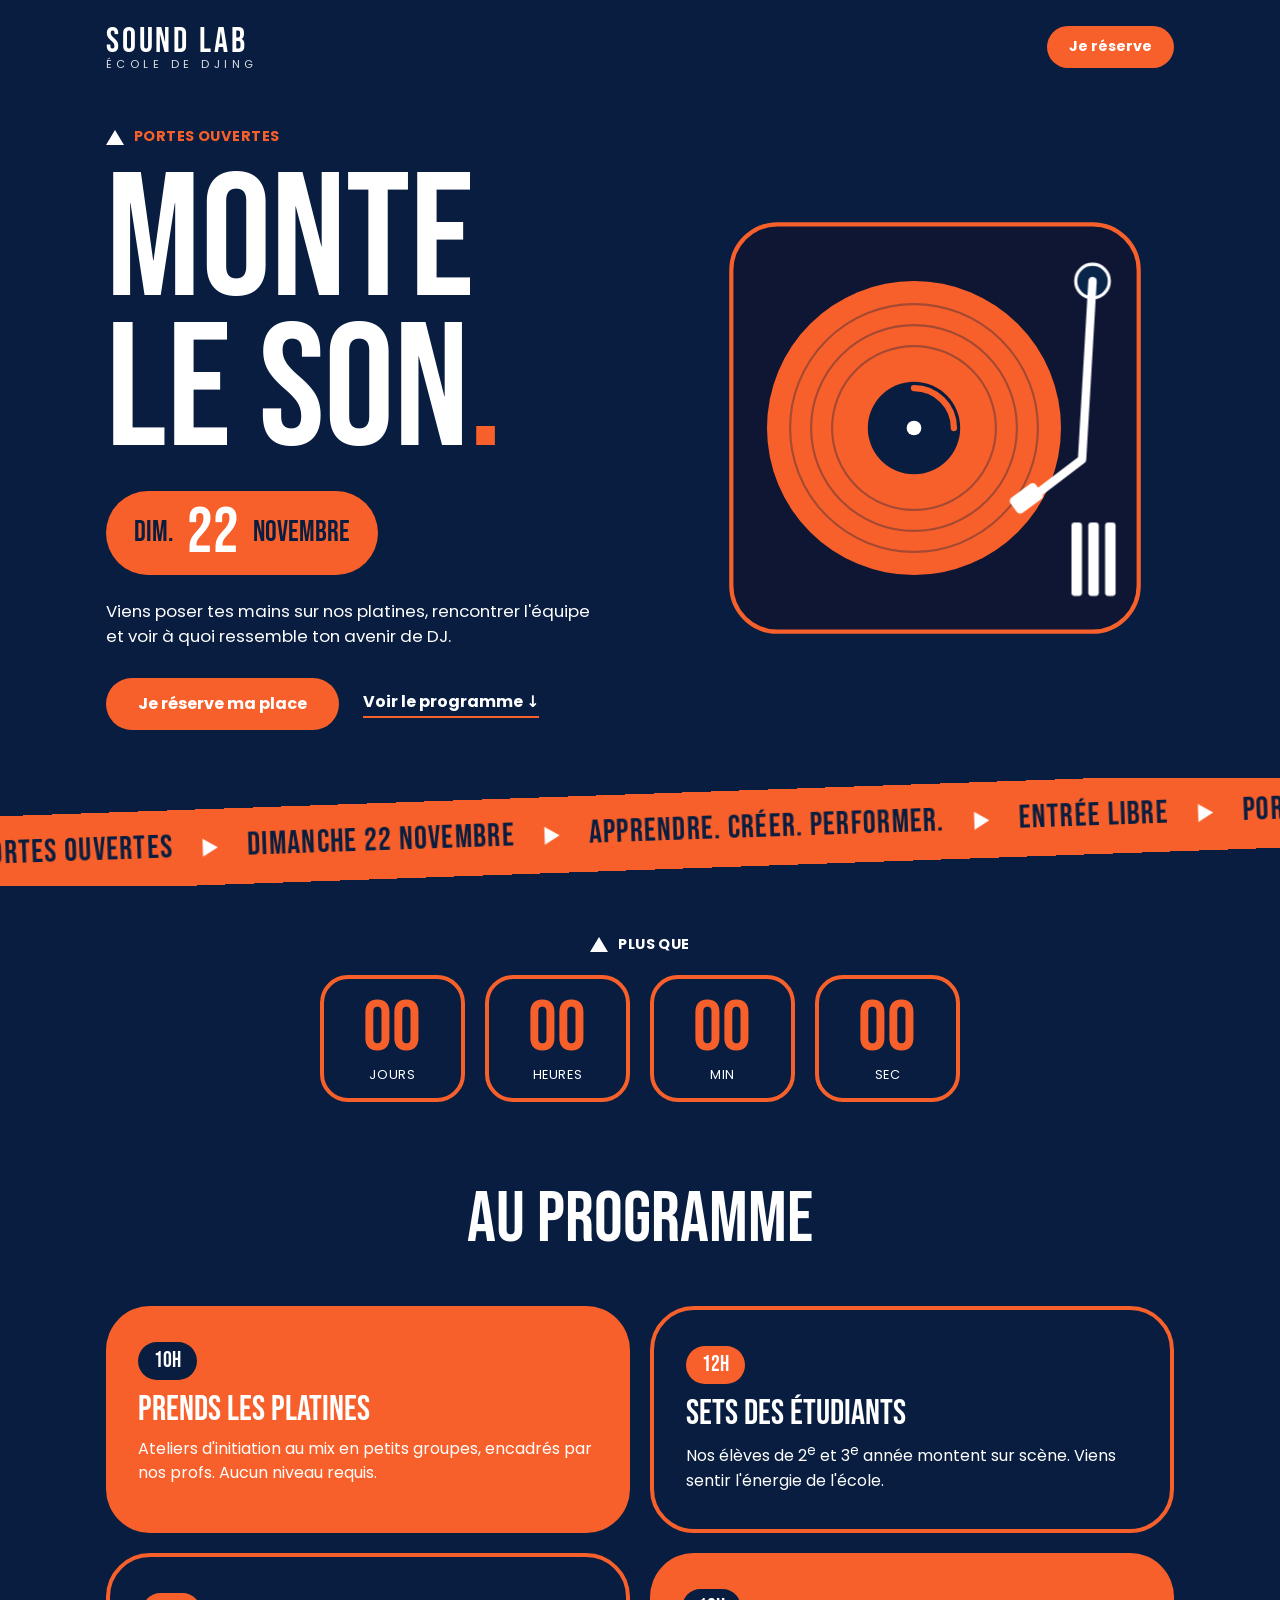
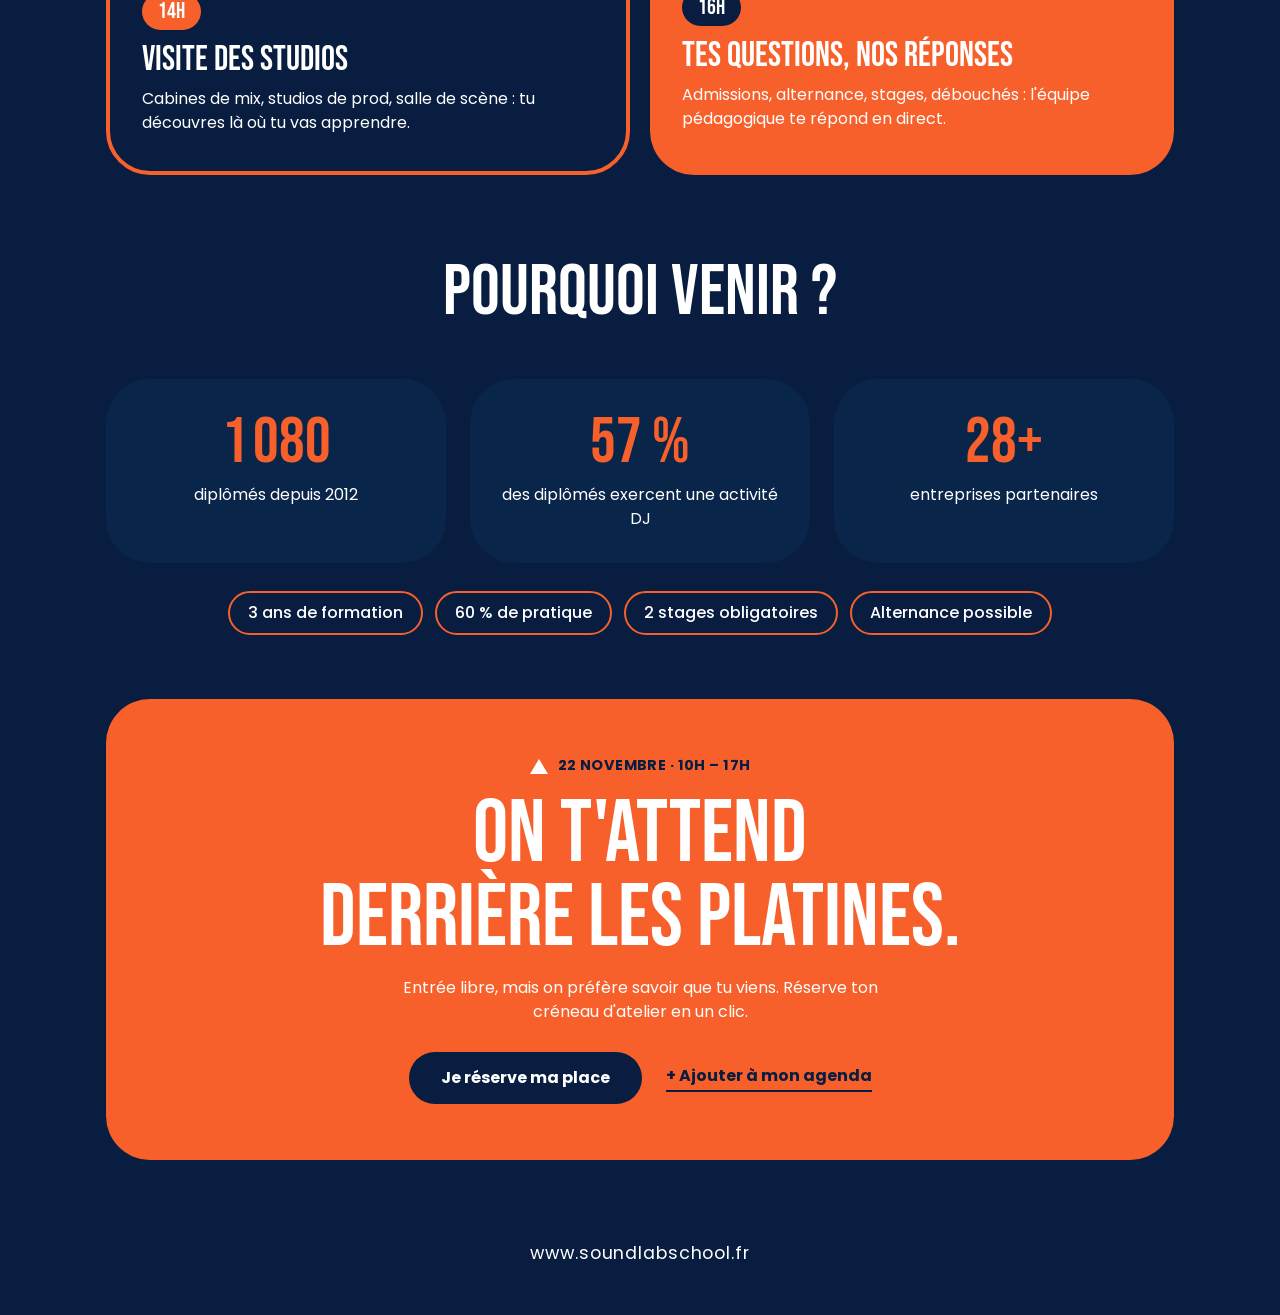
==== portes-ouvertes.html @ dcd8d9a5 "Ajout landing animée Portes ouvertes du 22 novembre" ====
<!doctype html>
<html lang="fr">
<head>
  <meta charset="utf-8">
  <meta name="viewport" content="width=device-width, initial-scale=1">
  <title>Portes ouvertes le 22 novembre — Sound Lab</title>
  <meta name="description" content="Portes ouvertes Sound Lab le dimanche 22 novembre : viens mixer sur nos platines, rencontrer les profs et les étudiants, tout savoir sur la formation DJ en 3 ans.">
  <link rel="preconnect" href="https://fonts.googleapis.com">
  <link rel="preconnect" href="https://fonts.gstatic.com" crossorigin>
  <link href="https://fonts.googleapis.com/css2?family=Bebas+Neue&family=Poppins:wght@400;500;700&display=swap" rel="stylesheet">
  <link rel="stylesheet" href="style.css">
  <link rel="stylesheet" href="portes-ouvertes.css">
</head>
<body class="po">

  <header class="nav">
    <a href="index.html" class="logo" aria-label="Sound Lab, accueil">
      <span class="logo-main">SOUND LAB</span>
      <span class="logo-sub">École de DJing</span>
    </a>
    <a href="#reserver" class="btn btn-small">Je réserve</a>
  </header>

  <main>
    <!-- HERO -->
    <section class="po-hero">
      <div class="po-hero-text">
        <p class="eyebrow po-in" style="--d:0"><span class="tri" aria-hidden="true"></span>Portes ouvertes</p>
        <h1 class="po-title">
          <span class="po-line po-in" style="--d:1">Monte</span>
          <span class="po-line po-in" style="--d:2">le son<span class="po-dot">.</span></span>
        </h1>
        <p class="po-date po-in" style="--d:3">
          <span class="po-date-day">Dim.</span>
          <span class="po-date-num">22</span>
          <span class="po-date-month">novembre</span>
        </p>
        <p class="po-sub po-in" style="--d:4">Viens poser tes mains sur nos platines, rencontrer l'équipe et voir à quoi ressemble ton avenir de DJ.</p>
        <div class="po-actions po-in" style="--d:5">
          <a href="#reserver" class="btn po-pulse">Je réserve ma place</a>
          <a href="#programme" class="po-link">Voir le programme ↓</a>
        </div>
      </div>

      <!-- Platine animée (SVG original, couleurs DA) -->
      <div class="po-deck po-in" style="--d:2">
        <svg viewBox="0 0 400 400" role="img" aria-label="Illustration d'une platine vinyle qui tourne">
          <rect x="6" y="6" width="388" height="388" rx="44" fill="#0f1633" stroke="#f8602b" stroke-width="4"/>
          <g class="po-vinyl">
            <circle cx="180" cy="200" r="140" fill="#f8602b"/>
            <circle cx="180" cy="200" r="118" fill="none" stroke="#081d3f" stroke-width="2" opacity=".35"/>
            <circle cx="180" cy="200" r="98" fill="none" stroke="#081d3f" stroke-width="2" opacity=".35"/>
            <circle cx="180" cy="200" r="78" fill="none" stroke="#081d3f" stroke-width="2" opacity=".35"/>
            <circle cx="180" cy="200" r="44" fill="#081d3f"/>
            <path d="M180 162 A38 38 0 0 1 218 200" fill="none" stroke="#f8602b" stroke-width="6" stroke-linecap="round"/>
            <circle cx="180" cy="200" r="7" fill="#ffffff"/>
          </g>
          <g class="po-arm">
            <circle cx="350" cy="60" r="16" fill="#09254a" stroke="#ffffff" stroke-width="3"/>
            <path d="M350 60 L340 230 L290 268" fill="none" stroke="#ffffff" stroke-width="8" stroke-linecap="round" stroke-linejoin="round"/>
            <rect x="272" y="258" width="30" height="18" rx="4" fill="#ffffff" transform="rotate(-36 287 267)"/>
          </g>
          <g class="po-eq" fill="#ffffff">
            <rect x="330" y="290" width="10" height="70" rx="3"/>
            <rect x="346" y="290" width="10" height="70" rx="3"/>
            <rect x="362" y="290" width="10" height="70" rx="3"/>
          </g>
        </svg>
      </div>
    </section>

    <!-- BANDEAU DÉFILANT -->
    <div class="po-marquee-wrap" aria-hidden="true">
    <div class="po-marquee">
      <div class="po-marquee-track">
        <span>Portes ouvertes</span><span class="tri"></span>
        <span>Dimanche 22 novembre</span><span class="tri"></span>
        <span>Apprendre. Créer. Performer.</span><span class="tri"></span>
        <span>Entrée libre</span><span class="tri"></span>
        <span>Portes ouvertes</span><span class="tri"></span>
        <span>Dimanche 22 novembre</span><span class="tri"></span>
        <span>Apprendre. Créer. Performer.</span><span class="tri"></span>
        <span>Entrée libre</span><span class="tri"></span>
      </div>
    </div>
    </div>

    <!-- COMPTE À REBOURS -->
    <section class="po-countdown po-reveal" aria-label="Compte à rebours jusqu'aux portes ouvertes">
      <p class="eyebrow"><span class="tri" aria-hidden="true"></span>Plus que</p>
      <div class="po-timer" data-target="2026-11-22T10:00:00+01:00">
        <div><span class="po-timer-num" data-unit="d">--</span><span>jours</span></div>
        <div><span class="po-timer-num" data-unit="h">--</span><span>heures</span></div>
        <div><span class="po-timer-num" data-unit="m">--</span><span>min</span></div>
        <div><span class="po-timer-num" data-unit="s">--</span><span>sec</span></div>
      </div>
    </section>

    <!-- PROGRAMME -->
    <section class="po-programme" id="programme">
      <h2 class="po-h2 po-reveal">Au programme</h2>
      <div class="po-cards">
        <article class="card card-orange po-reveal">
          <span class="po-time">10h</span>
          <h3>Prends les platines</h3>
          <p>Ateliers d'initiation au mix en petits groupes, encadrés par nos profs. Aucun niveau requis.</p>
        </article>
        <article class="card card-outline po-reveal">
          <span class="po-time">12h</span>
          <h3>Sets des étudiants</h3>
          <p>Nos élèves de 2<sup>e</sup> et 3<sup>e</sup> année montent sur scène. Viens sentir l'énergie de l'école.</p>
        </article>
        <article class="card card-outline po-reveal">
          <span class="po-time">14h</span>
          <h3>Visite des studios</h3>
          <p>Cabines de mix, studios de prod, salle de scène : tu découvres là où tu vas apprendre.</p>
        </article>
        <article class="card card-orange po-reveal">
          <span class="po-time">16h</span>
          <h3>Tes questions, nos réponses</h3>
          <p>Admissions, alternance, stages, débouchés : l'équipe pédagogique te répond en direct.</p>
        </article>
      </div>
    </section>

    <!-- CHIFFRES -->
    <section class="po-stats po-reveal">
      <h2 class="po-h2">Pourquoi venir ?</h2>
      <div class="stats">
        <div class="stat"><span class="stat-num" data-count="1550" data-format="space">0</span><span>diplômés depuis 2012</span></div>
        <div class="stat"><span class="stat-num" data-count="82" data-suffix=" %">0</span><span>des diplômés exercent une activité DJ</span></div>
        <div class="stat"><span class="stat-num" data-count="40" data-suffix="+">0</span><span>entreprises partenaires</span></div>
      </div>
      <ul class="po-facts">
        <li>3 ans de formation</li>
        <li>60 % de pratique</li>
        <li>2 stages obligatoires</li>
        <li>Alternance possible</li>
      </ul>
    </section>

    <!-- CTA FINAL -->
    <section class="po-cta po-reveal" id="reserver">
      <p class="eyebrow"><span class="tri" aria-hidden="true"></span>22 novembre · 10h – 17h</p>
      <h2>On t'attend<br>derrière les platines.</h2>
      <p>Entrée libre, mais on préfère savoir que tu viens. Réserve ton créneau d'atelier en un clic.</p>
      <div class="po-actions">
        <a href="mailto:contact@soundlabschool.fr?subject=R%C3%A9servation%20portes%20ouvertes%20du%2022%20novembre" class="btn btn-dark po-pulse">Je réserve ma place</a>
        <button type="button" class="po-link po-link-dark" id="po-ics">+ Ajouter à mon agenda</button>
      </div>
    </section>
  </main>

  <!-- CTA collant mobile -->
  <a href="#reserver" class="po-sticky btn" aria-hidden="true" tabindex="-1">22 nov. · Je réserve</a>

  <footer class="footer">
    <p>www.soundlabschool.fr</p>
  </footer>

  <script src="portes-ouvertes.js" defer></script>
</body>
</html>
---- style.css ----
/* ===== Sound Lab — DA reprise de l'infographie Canva ===== */
:root {
  --navy: #081d3f;
  --navy-dark: #0f1633;
  --navy-light: #09254a;
  --orange: #f8602b;
  --white: #ffffff;
  --radius: 44px;
  --font-title: "Bebas Neue", Impact, sans-serif;
  --font-body: "Poppins", system-ui, sans-serif;
}

* { box-sizing: border-box; margin: 0; padding: 0; }

body {
  background: var(--navy);
  color: var(--white);
  font-family: var(--font-body);
  line-height: 1.5;
}

a { color: inherit; text-decoration: none; }

main { max-width: 1100px; margin: 0 auto; padding: 0 16px; }

/* ----- Nav ----- */
.nav {
  max-width: 1100px;
  margin: 0 auto;
  padding: 24px 16px;
  display: flex;
  justify-content: space-between;
  align-items: center;
}
.logo { display: flex; flex-direction: column; line-height: 1; }
.logo-main { font-family: var(--font-title); font-size: 2.2rem; letter-spacing: .08em; }
.logo-sub { font-size: .7rem; letter-spacing: .4em; text-transform: uppercase; opacity: .85; }

/* ----- Boutons ----- */
.btn {
  display: inline-block;
  background: var(--orange);
  color: var(--white);
  font-weight: 700;
  padding: 14px 32px;
  border-radius: 999px;
  transition: transform .15s ease, opacity .15s ease;
}
.btn:hover { transform: translateY(-2px); opacity: .9; }
.btn-small { padding: 10px 22px; font-size: .9rem; }
.btn-dark { background: var(--navy); }

/* ----- Eyebrow + triangle (repris de l'infographie) ----- */
.eyebrow {
  display: flex; align-items: center; gap: 10px;
  font-weight: 700; font-size: .9rem; text-transform: uppercase; letter-spacing: .03em;
}
.tri {
  width: 0; height: 0;
  border-left: 9px solid transparent;
  border-right: 9px solid transparent;
  border-bottom: 15px solid var(--white);
}

/* ----- Hero ----- */
.hero { padding: 24px 0 64px; display: grid; gap: 48px; }
.hero-card {
  background: var(--orange);
  border-radius: var(--radius);
  padding: 48px 32px;
  text-align: center;
}
.hero-card .eyebrow { justify-content: center; }
.hero h1 {
  font-family: var(--font-title);
  font-weight: 400;
  font-size: clamp(4.5rem, 16vw, 10rem);
  line-height: .95;
  margin: 24px 0 16px;
}
.tagline { color: var(--navy); font-weight: 700; font-size: clamp(1.2rem, 3vw, 1.8rem); margin-bottom: 32px; }
.decks { width: 100%; max-width: 620px; margin: 0 auto; display: block; }

/* ----- Grille de cartes ----- */
.grid {
  display: grid;
  grid-template-columns: 1fr;
  gap: 24px;
  padding-bottom: 64px;
}
.card { border-radius: var(--radius); padding: 36px 32px; }
.card-orange { background: var(--orange); }
.card-outline { border: 4px solid var(--orange); }
.card p + p { margin-top: 12px; }
.big { font-family: var(--font-title); font-size: 6rem; line-height: 1; }
.label { font-weight: 500; text-transform: uppercase; letter-spacing: .03em; }
.card h2 { font-family: var(--font-title); font-weight: 400; font-size: 2.2rem; margin-bottom: 12px; }
.card ul { padding-left: 1.2em; font-size: 1.3rem; }

/* ----- Pourquoi ----- */
.why { padding-bottom: 64px; text-align: center; }
.why h2, .cta h2 { font-family: var(--font-title); font-weight: 400; font-size: clamp(2.5rem, 7vw, 4rem); margin-bottom: 32px; }
.stats { display: grid; grid-template-columns: 1fr; gap: 24px; }
.stat {
  background: var(--navy-light);
  border-radius: var(--radius);
  padding: 32px 24px;
  display: flex; flex-direction: column; gap: 8px;
}
.stat-num { font-family: var(--font-title); font-size: 4rem; color: var(--orange); line-height: 1; }

/* ----- CTA ----- */
.cta {
  border: 4px solid var(--orange);
  border-radius: var(--radius);
  padding: 56px 24px;
  text-align: center;
  margin-bottom: 64px;
}
.cta h2 { margin-bottom: 12px; }
.cta p { margin-bottom: 28px; }

/* ----- Footer ----- */
.footer { text-align: center; padding: 32px 16px 48px; letter-spacing: .05em; font-size: 1.1rem; }

/* ----- Desktop ----- */
@media (min-width: 800px) {
  .hero { grid-template-columns: 1.1fr 1fr; align-items: center; }
  .grid { grid-template-columns: 1fr 1fr; }
  .card-wide { grid-column: 1 / -1; }
  .stats { grid-template-columns: repeat(3, 1fr); }
}
---- portes-ouvertes.css ----
/* ===== Sound Lab — Landing campagne Portes ouvertes =====
   S'appuie sur style.css (variables, nav, boutons, cartes, stats, footer). */

.po { overflow-x: hidden; }

/* ----- Apparition au chargement ----- */
.po-in {
  opacity: 0;
  transform: translateY(24px);
  animation: po-rise .8s cubic-bezier(.2, .8, .2, 1) forwards;
  animation-delay: calc(var(--d, 0) * 120ms + 100ms);
}
@keyframes po-rise { to { opacity: 1; transform: none; } }

/* ----- Apparition au scroll (classe ajoutée en JS) ----- */
.js .po-reveal {
  opacity: 0;
  transform: translateY(40px);
  transition: opacity .7s ease, transform .7s cubic-bezier(.2, .8, .2, 1);
}
.js .po-reveal.is-visible { opacity: 1; transform: none; }
.po-cards .po-reveal:nth-child(2) { transition-delay: .1s; }
.po-cards .po-reveal:nth-child(3) { transition-delay: .2s; }
.po-cards .po-reveal:nth-child(4) { transition-delay: .3s; }

/* ----- Hero ----- */
.po-hero { padding: 16px 0 48px; display: grid; gap: 40px; align-items: center; }
.po-hero-text { text-align: center; }
.po-hero-text .eyebrow { justify-content: center; color: var(--orange); }

.po-title {
  font-family: var(--font-title);
  font-weight: 400;
  font-size: clamp(5rem, 24vw, 11rem);
  line-height: .85;
  margin: 20px 0 24px;
}
.po-line { display: block; }
.po-dot { color: var(--orange); }

.po-date {
  display: inline-flex;
  align-items: center;
  gap: 14px;
  background: var(--orange);
  border-radius: var(--radius);
  padding: 10px 28px;
  font-family: var(--font-title);
  line-height: 1;
}
.po-date-day, .po-date-month { font-size: 1.8rem; color: var(--navy); }
.po-date-num { font-size: 4rem; }

.po-sub { max-width: 30em; margin: 24px auto 28px; font-size: 1.05rem; }

.po-actions { display: flex; flex-wrap: wrap; gap: 16px 24px; align-items: center; justify-content: center; }
.po-link {
  font: inherit; font-weight: 700;
  background: none; border: 0; color: inherit; cursor: pointer;
  border-bottom: 2px solid var(--orange);
  padding-bottom: 2px;
}
.po-link-dark { border-bottom-color: var(--navy); color: var(--navy); }

/* Bouton qui « bat » comme un kick */
.po-pulse { position: relative; }
.po-pulse::after {
  content: "";
  position: absolute; inset: 0;
  border-radius: inherit;
  color: var(--orange);
  animation: po-ring 1.8s ease-out infinite;
}
.btn-dark.po-pulse::after { color: var(--navy); }
@keyframes po-ring {
  0% { box-shadow: 0 0 0 0 currentColor; opacity: .7; }
  100% { box-shadow: 0 0 0 16px transparent; opacity: 0; }
}

/* ----- Platine animée ----- */
.po-deck { width: 100%; max-width: 420px; margin: 0 auto; }
.po-deck svg { display: block; width: 100%; height: auto; }
.po-vinyl { transform-origin: 180px 200px; animation: po-spin 2.4s linear infinite; }
@keyframes po-spin { to { transform: rotate(360deg); } }
.po-arm { transform-origin: 350px 60px; animation: po-arm 1.2s 1s cubic-bezier(.3, 1.4, .5, 1) both; }
@keyframes po-arm { from { transform: rotate(-28deg); } to { transform: none; } }
.po-eq rect { transform-box: fill-box; transform-origin: bottom; animation: po-eq .9s ease-in-out infinite alternate; }
.po-eq rect:nth-child(2) { animation-duration: .6s; animation-delay: -.3s; }
.po-eq rect:nth-child(3) { animation-duration: .75s; animation-delay: -.5s; }
@keyframes po-eq { 0% { transform: scaleY(.2); } 100% { transform: scaleY(1); } }

/* ----- Bandeau défilant ----- */
.po-marquee-wrap { overflow: hidden; margin: 0 calc(50% - 50vw) 48px; padding: 16px 0; }
.po-marquee {
  margin: 0 -24px;
  background: var(--orange);
  color: var(--navy);
  overflow: hidden;
  transform: rotate(-2deg);
  padding: 14px 0;
}
.po-marquee-track {
  display: flex; align-items: center; gap: 28px;
  width: max-content;
  font-family: var(--font-title);
  font-size: 2rem;
  letter-spacing: .04em;
  white-space: nowrap;
  animation: po-marquee 22s linear infinite;
}
.po-marquee .tri { border-bottom-color: var(--white); transform: rotate(90deg); }
@keyframes po-marquee { to { transform: translateX(-50%); } }

/* ----- Compte à rebours ----- */
.po-countdown { text-align: center; padding-bottom: 64px; }
.po-countdown .eyebrow { justify-content: center; margin-bottom: 20px; }
.po-timer { display: grid; grid-template-columns: repeat(4, 1fr); gap: 10px; max-width: 640px; margin: 0 auto; }
.po-timer > div {
  border: 4px solid var(--orange);
  border-radius: 28px;
  padding: 14px 4px;
  display: flex; flex-direction: column;
  font-size: .8rem; text-transform: uppercase; letter-spacing: .05em;
}
.po-timer-num { font-family: var(--font-title); font-size: clamp(2.6rem, 11vw, 4.5rem); line-height: 1; color: var(--orange); }

/* ----- Programme ----- */
.po-h2 {
  font-family: var(--font-title);
  font-weight: 400;
  font-size: clamp(2.8rem, 9vw, 4.5rem);
  text-align: center;
  margin-bottom: 32px;
}
.po-programme { padding-bottom: 64px; }
.po-cards { display: grid; gap: 20px; }
.po-cards .card { transition: opacity .7s ease, transform .7s cubic-bezier(.2, .8, .2, 1); }
.po-cards .card:hover { transform: translateY(-6px) rotate(-1deg); }
.po-time {
  display: inline-block;
  font-family: var(--font-title);
  font-size: 1.4rem;
  padding: 2px 16px;
  border-radius: 999px;
  margin-bottom: 12px;
}
.card-orange .po-time { background: var(--navy); }
.card-outline .po-time { background: var(--orange); }
.po-cards h3 { font-family: var(--font-title); font-weight: 400; font-size: 2.2rem; line-height: 1; margin-bottom: 10px; }

/* ----- Chiffres ----- */
.po-stats { padding-bottom: 64px; text-align: center; }
.po-facts {
  list-style: none;
  display: flex; flex-wrap: wrap; justify-content: center; gap: 12px;
  margin-top: 28px;
}
.po-facts li {
  border: 2px solid var(--orange);
  border-radius: 999px;
  padding: 8px 18px;
  font-weight: 500;
}

/* ----- CTA final ----- */
.po-cta {
  background: var(--orange);
  border-radius: var(--radius);
  padding: 56px 24px;
  text-align: center;
  margin-bottom: 48px;
}
.po-cta .eyebrow { justify-content: center; color: var(--navy); }
.po-cta h2 {
  font-family: var(--font-title);
  font-weight: 400;
  font-size: clamp(3rem, 11vw, 5.5rem);
  line-height: .95;
  margin: 16px 0;
}
.po-cta > p:not(.eyebrow) { max-width: 30em; margin: 0 auto 28px; }

/* ----- CTA collant (mobile) ----- */
.po-sticky {
  position: fixed;
  left: 16px; right: 16px; bottom: 16px;
  text-align: center;
  z-index: 10;
  box-shadow: 0 10px 30px rgba(8, 29, 63, .6);
  transform: translateY(140%);
  transition: transform .35s ease;
}
.po-sticky.is-shown { transform: none; }

/* ----- Desktop ----- */
@media (min-width: 800px) {
  .po-hero { grid-template-columns: 1.15fr 1fr; padding-top: 32px; }
  .po-hero-text { text-align: left; }
  .po-hero-text .eyebrow { justify-content: flex-start; }
  .po-sub { margin-left: 0; }
  .po-actions { justify-content: flex-start; }
  .po-cta .po-actions { justify-content: center; }
  .po-cards { grid-template-columns: 1fr 1fr; }
  .po-timer { gap: 20px; }
  .po-sticky { display: none; }
}

/* ----- Accessibilité : mouvement réduit ----- */
@media (prefers-reduced-motion: reduce) {
  *, *::before, *::after {
    animation-duration: .01ms !important;
    animation-iteration-count: 1 !important;
    transition-duration: .01ms !important;
  }
  .po-in, .js .po-reveal { opacity: 1; transform: none; }
}
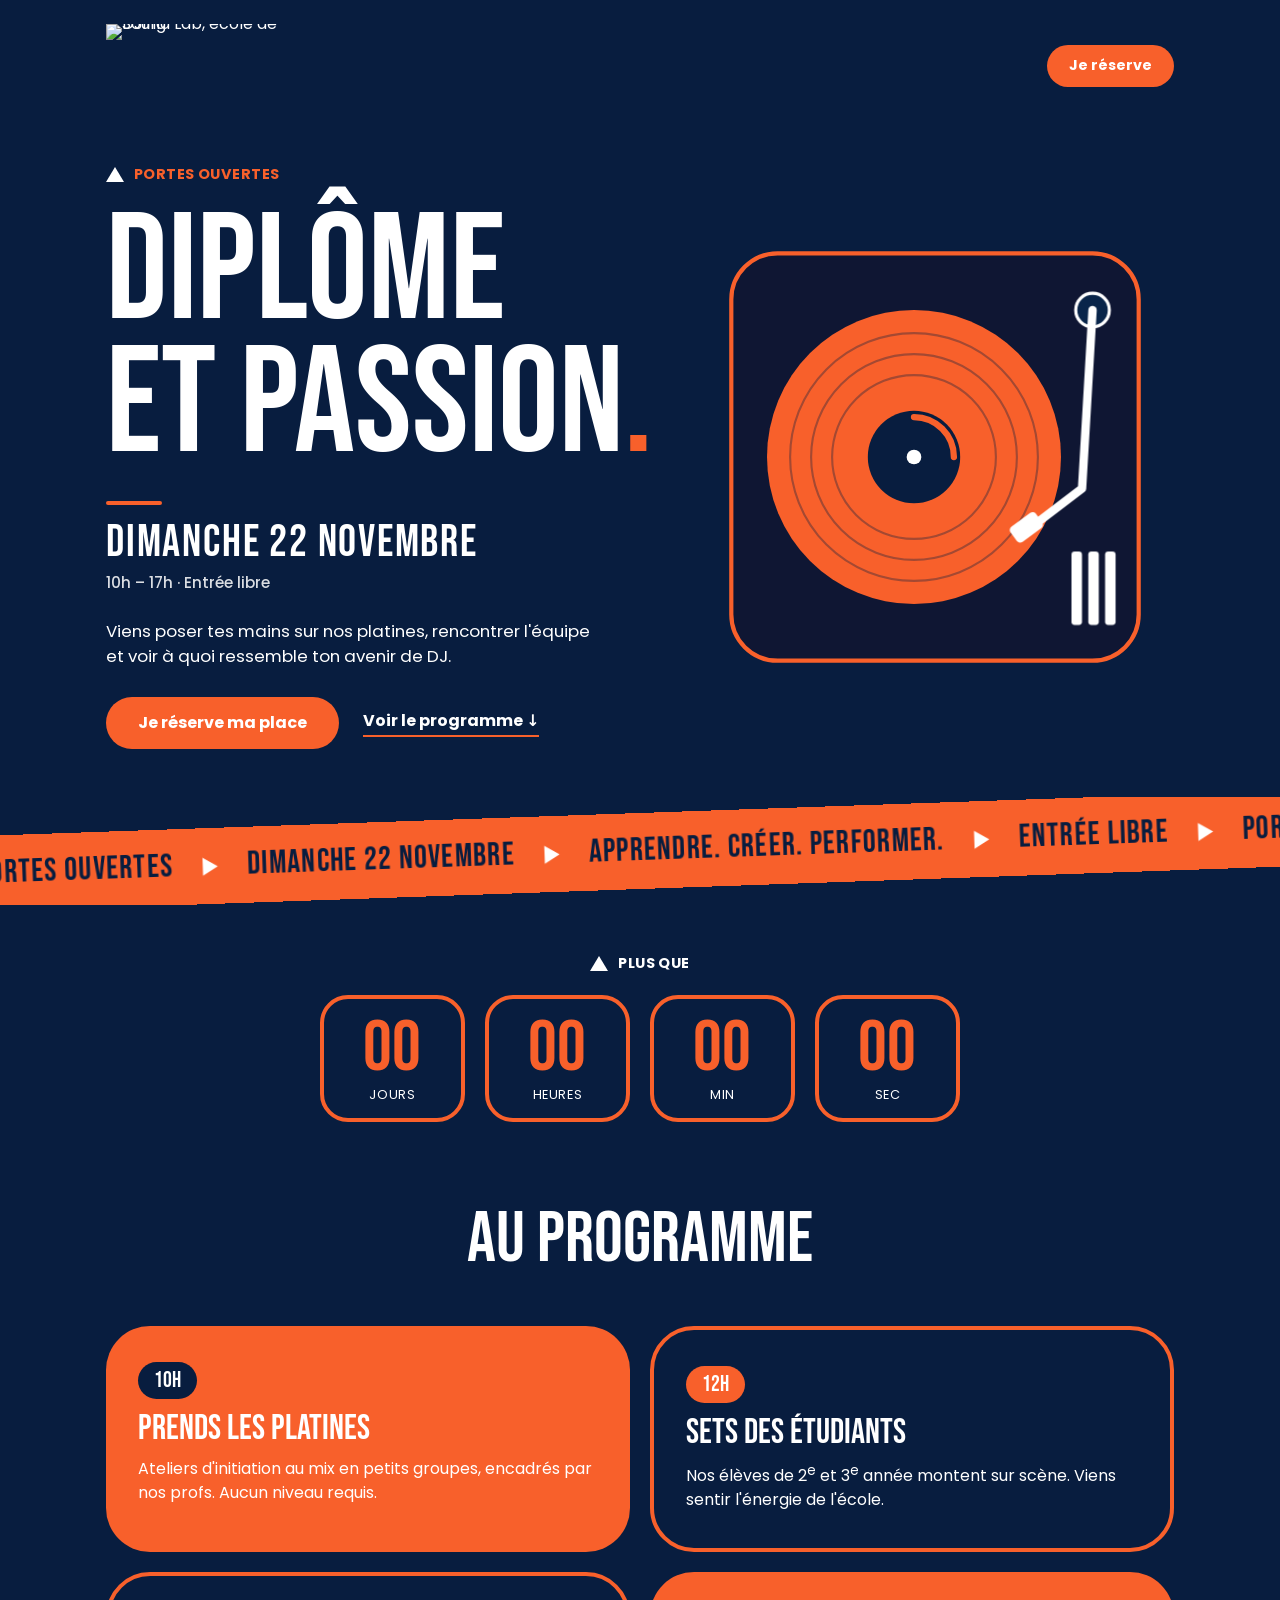
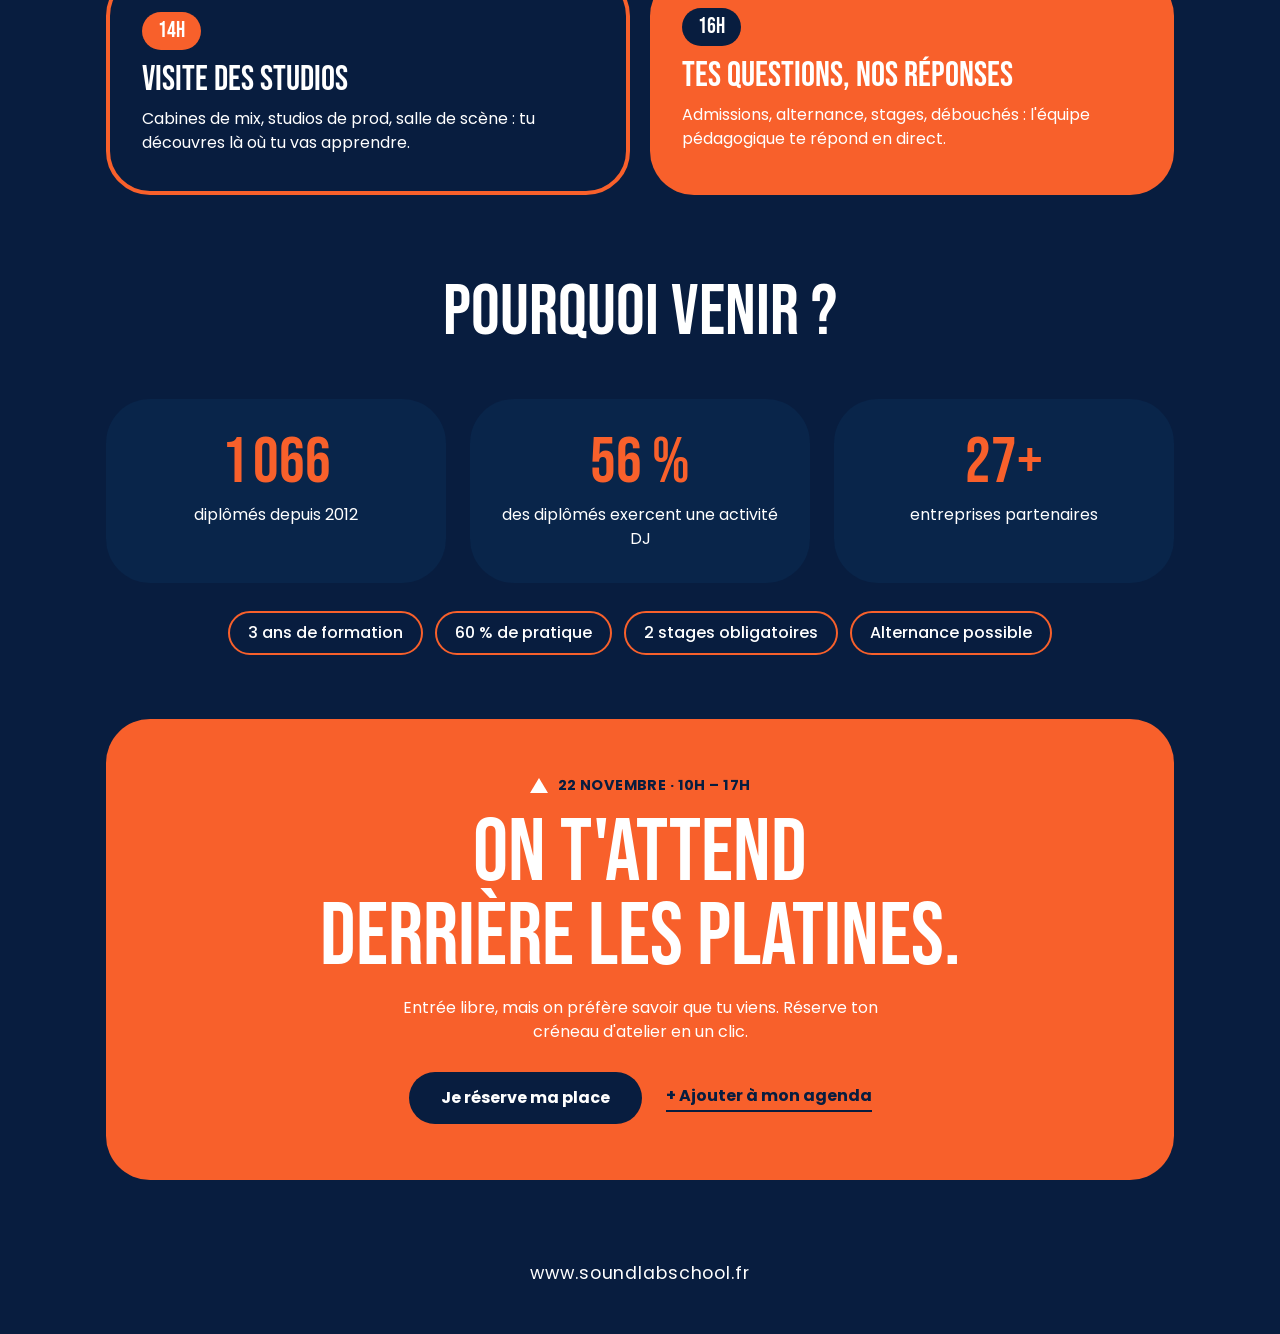
==== commit ecfc3cb7: "Logo blanc, slogan Diplôme et passion, date en ligne d'info" ====
--- a/portes-ouvertes.html
+++ b/portes-ouvertes.html
@@ -3,7 +3,7 @@
 <head>
   <meta charset="utf-8">
   <meta name="viewport" content="width=device-width, initial-scale=1">
-  <title>Portes ouvertes le 22 novembre — Sound Lab</title>
+  <title>Portes ouvertes le 22 novembre — Sound Lab · Diplôme et passion</title>
   <meta name="description" content="Portes ouvertes Sound Lab le dimanche 22 novembre : viens mixer sur nos platines, rencontrer les profs et les étudiants, tout savoir sur la formation DJ en 3 ans.">
   <link rel="preconnect" href="https://fonts.googleapis.com">
   <link rel="preconnect" href="https://fonts.gstatic.com" crossorigin>
@@ -15,8 +15,7 @@
 
   <header class="nav">
     <a href="index.html" class="logo" aria-label="Sound Lab, accueil">
-      <span class="logo-main">SOUND LAB</span>
-      <span class="logo-sub">École de DJing</span>
+      <img src="img/logo-soundlab-blanc.png" alt="Sound Lab, école de DJing" width="1478" height="725">
     </a>
     <a href="#reserver" class="btn btn-small">Je réserve</a>
   </header>
@@ -27,13 +26,12 @@
       <div class="po-hero-text">
         <p class="eyebrow po-in" style="--d:0"><span class="tri" aria-hidden="true"></span>Portes ouvertes</p>
         <h1 class="po-title">
-          <span class="po-line po-in" style="--d:1">Monte</span>
-          <span class="po-line po-in" style="--d:2">le son<span class="po-dot">.</span></span>
+          <span class="po-line po-in" style="--d:1">Diplôme</span>
+          <span class="po-line po-in" style="--d:2">et passion<span class="po-dot">.</span></span>
         </h1>
         <p class="po-date po-in" style="--d:3">
-          <span class="po-date-day">Dim.</span>
-          <span class="po-date-num">22</span>
-          <span class="po-date-month">novembre</span>
+          <span class="po-date-main">Dimanche 22 novembre</span>
+          <span class="po-date-hours">10h – 17h · Entrée libre</span>
         </p>
         <p class="po-sub po-in" style="--d:4">Viens poser tes mains sur nos platines, rencontrer l'équipe et voir à quoi ressemble ton avenir de DJ.</p>
         <div class="po-actions po-in" style="--d:5">
--- a/style.css
+++ b/style.css
@@ -32,7 +32,8 @@
   justify-content: space-between;
   align-items: center;
 }
-.logo { display: flex; flex-direction: column; line-height: 1; }
+.logo { display: block; line-height: 0; }
+.logo img { display: block; width: auto; height: 64px; }
 .logo-main { font-family: var(--font-title); font-size: 2.2rem; letter-spacing: .08em; }
 .logo-sub { font-size: .7rem; letter-spacing: .4em; text-transform: uppercase; opacity: .85; }
 
@@ -125,6 +126,7 @@
 
 /* ----- Desktop ----- */
 @media (min-width: 800px) {
+  .logo img { height: 84px; }
   .hero { grid-template-columns: 1.1fr 1fr; align-items: center; }
   .grid { grid-template-columns: 1fr 1fr; }
   .card-wide { grid-column: 1 / -1; }
--- a/portes-ouvertes.css
+++ b/portes-ouvertes.css
@@ -31,25 +31,29 @@
 .po-title {
   font-family: var(--font-title);
   font-weight: 400;
-  font-size: clamp(5rem, 24vw, 11rem);
-  line-height: .85;
-  margin: 20px 0 24px;
+  font-size: clamp(4rem, 19vw, 9.5rem);
+  line-height: .88;
+  margin: 20px 0 28px;
 }
 .po-line { display: block; }
 .po-dot { color: var(--orange); }
 
-.po-date {
-  display: inline-flex;
-  align-items: center;
-  gap: 14px;
+/* Date : information, pas un bouton */
+.po-date { display: flex; flex-direction: column; align-items: center; gap: 6px; }
+.po-date::before {
+  content: "";
+  width: 56px; height: 4px;
   background: var(--orange);
-  border-radius: var(--radius);
-  padding: 10px 28px;
-  font-family: var(--font-title);
+  border-radius: 2px;
+  margin-bottom: 10px;
+}
+.po-date-main {
+  font-family: var(--font-title);
+  font-size: clamp(2rem, 8vw, 2.8rem);
   line-height: 1;
-}
-.po-date-day, .po-date-month { font-size: 1.8rem; color: var(--navy); }
-.po-date-num { font-size: 4rem; }
+  letter-spacing: .04em;
+}
+.po-date-hours { font-size: .95rem; font-weight: 500; opacity: .85; }
 
 .po-sub { max-width: 30em; margin: 24px auto 28px; font-size: 1.05rem; }
 
@@ -197,6 +201,7 @@
   .po-hero { grid-template-columns: 1.15fr 1fr; padding-top: 32px; }
   .po-hero-text { text-align: left; }
   .po-hero-text .eyebrow { justify-content: flex-start; }
+  .po-date { align-items: flex-start; }
   .po-sub { margin-left: 0; }
   .po-actions { justify-content: flex-start; }
   .po-cta .po-actions { justify-content: center; }
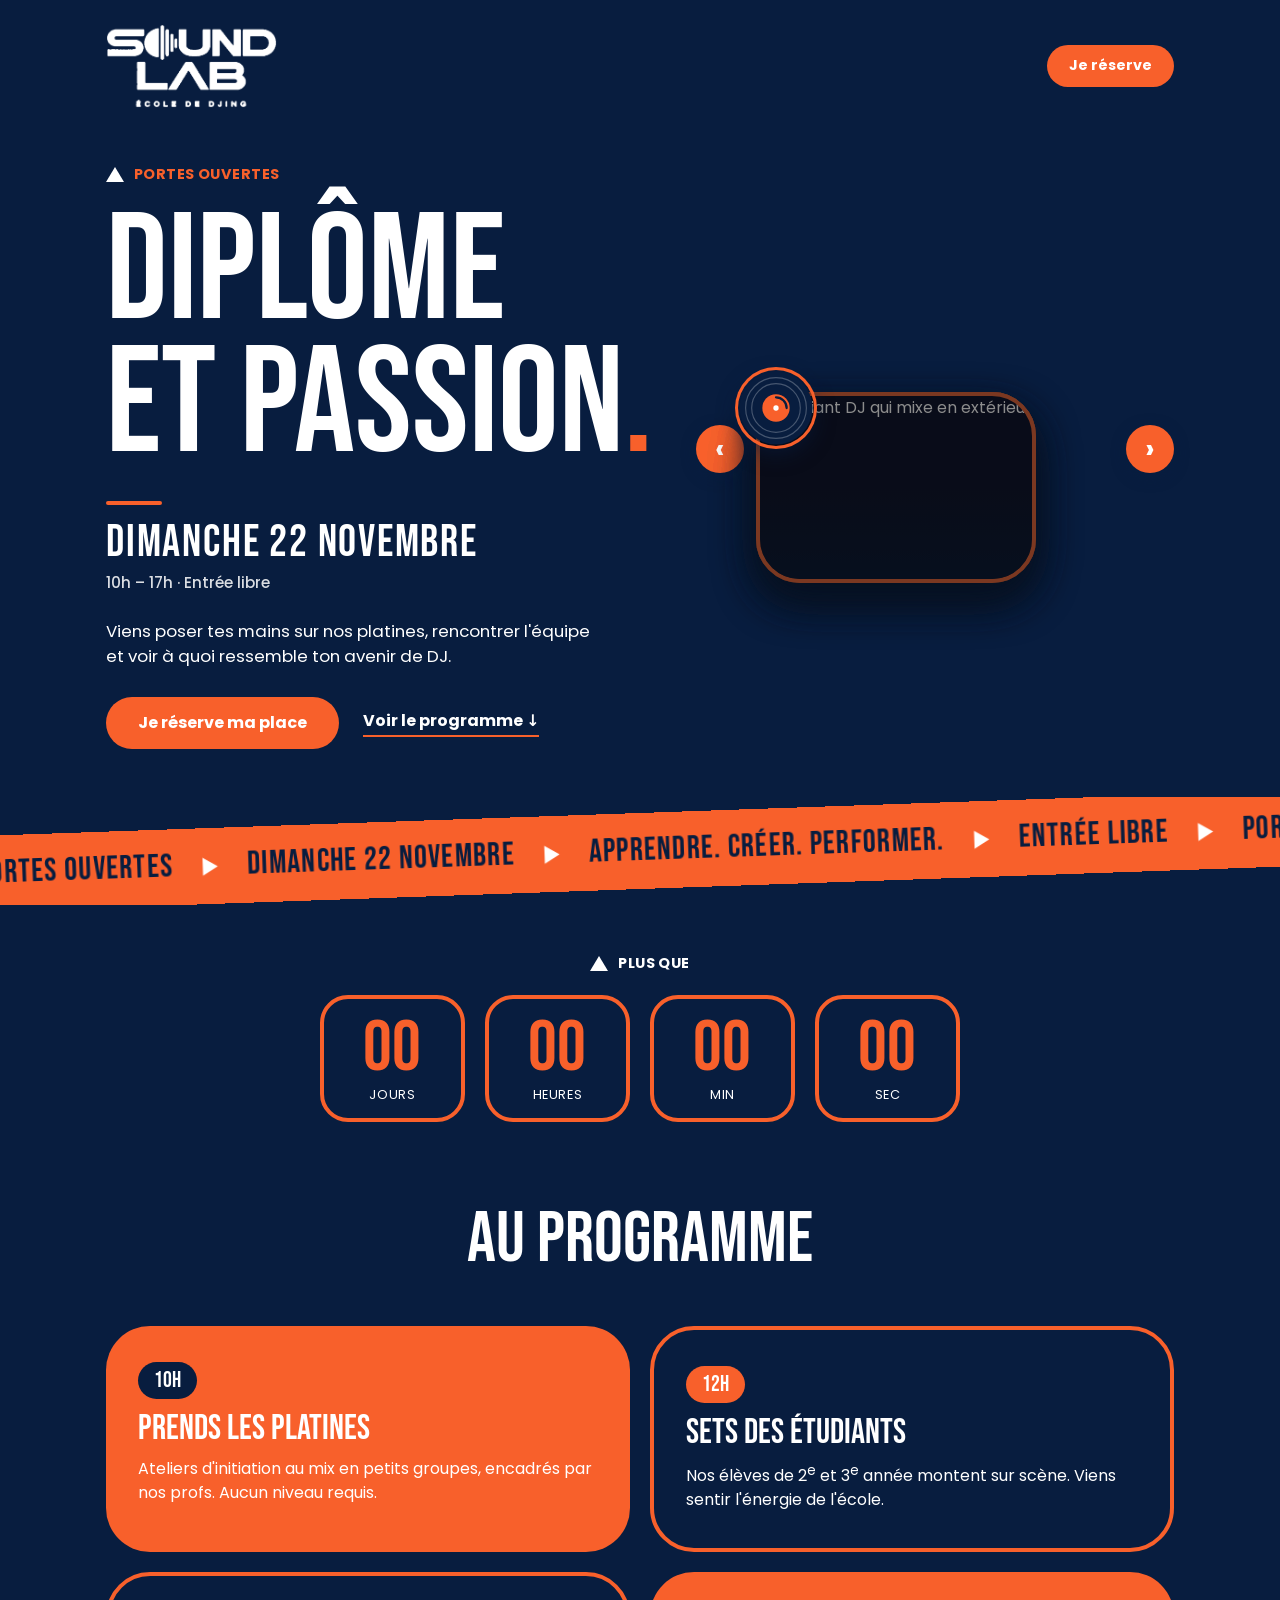
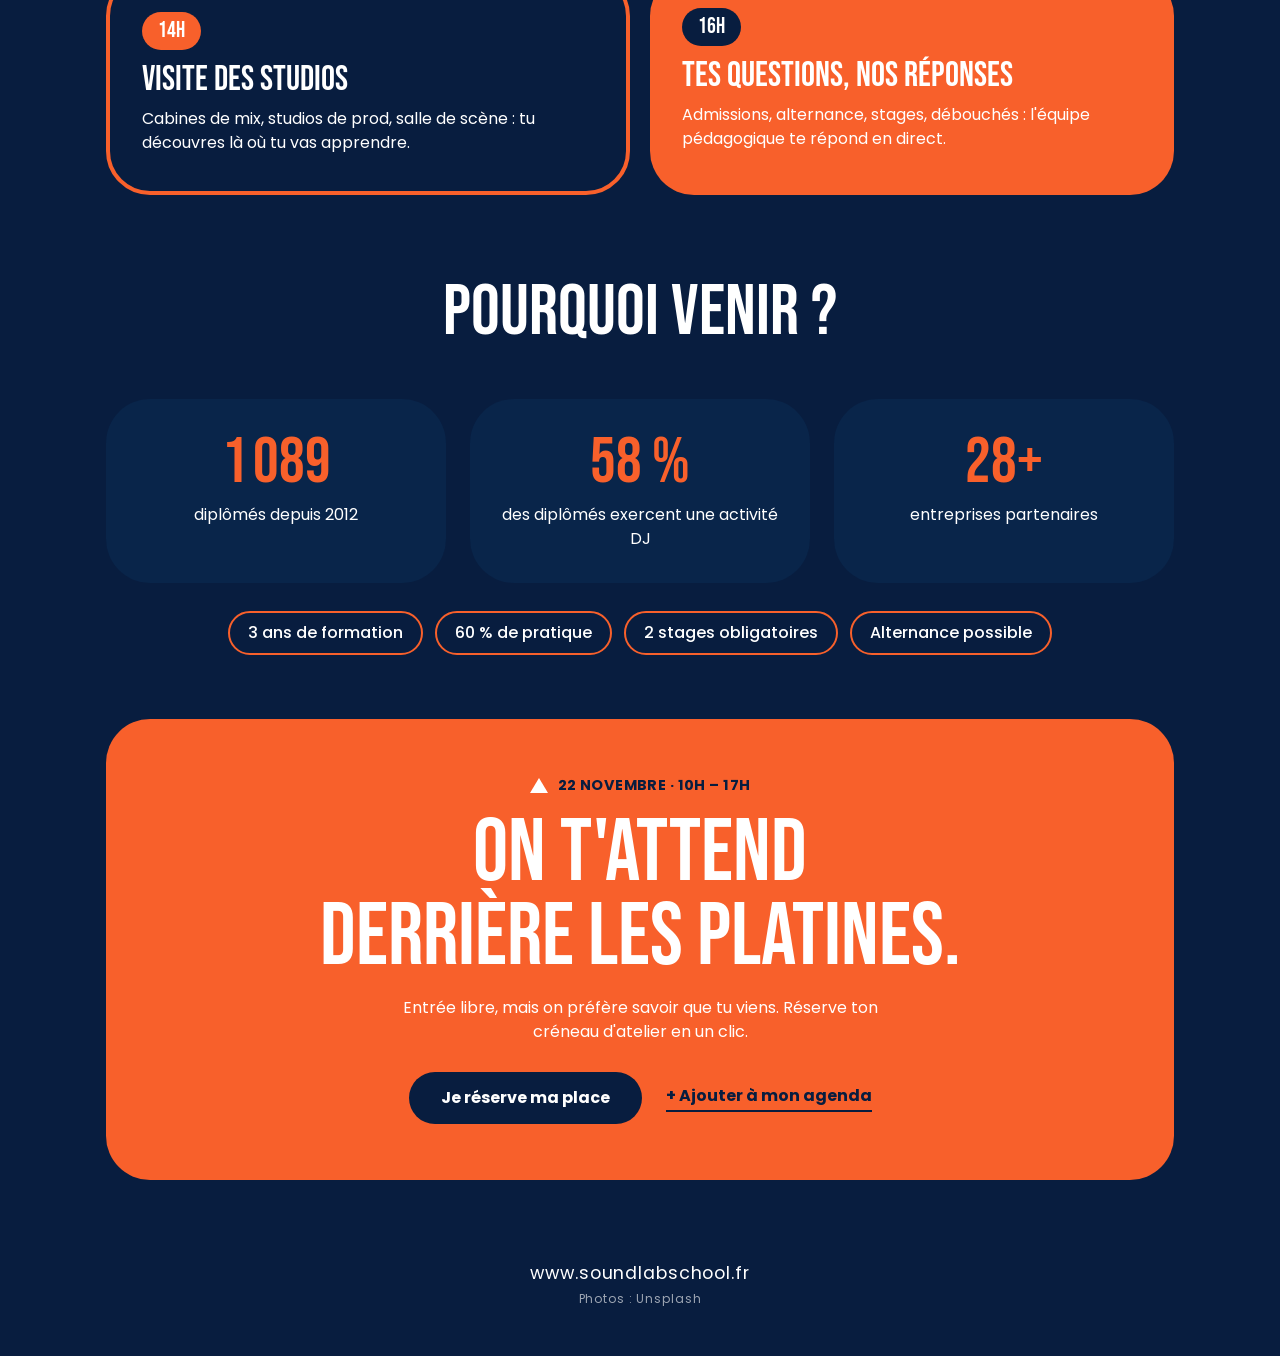
==== commit 644e08c2: "Carrousel en pile de cartes avec vinyle qui tourne" ====
--- a/portes-ouvertes.html
+++ b/portes-ouvertes.html
@@ -8,14 +8,14 @@
   <link rel="preconnect" href="https://fonts.googleapis.com">
   <link rel="preconnect" href="https://fonts.gstatic.com" crossorigin>
   <link href="https://fonts.googleapis.com/css2?family=Bebas+Neue&family=Poppins:wght@400;500;700&display=swap" rel="stylesheet">
-  <link rel="stylesheet" href="style.css">
-  <link rel="stylesheet" href="portes-ouvertes.css">
+  <link rel="stylesheet" href="style.css?v=5">
+  <link rel="stylesheet" href="portes-ouvertes.css?v=5">
 </head>
 <body class="po">
 
   <header class="nav">
     <a href="index.html" class="logo" aria-label="Sound Lab, accueil">
-      <img src="img/logo-soundlab-blanc.png" alt="Sound Lab, école de DJing" width="1478" height="725">
+      <img src="img/logo-soundlab-blanc.png" alt="Sound Lab, école de DJing" width="130" height="64">
     </a>
     <a href="#reserver" class="btn btn-small">Je réserve</a>
   </header>
@@ -40,30 +40,37 @@
         </div>
       </div>
 
-      <!-- Platine animée (SVG original, couleurs DA) -->
-      <div class="po-deck po-in" style="--d:2">
-        <svg viewBox="0 0 400 400" role="img" aria-label="Illustration d'une platine vinyle qui tourne">
-          <rect x="6" y="6" width="388" height="388" rx="44" fill="#0f1633" stroke="#f8602b" stroke-width="4"/>
-          <g class="po-vinyl">
-            <circle cx="180" cy="200" r="140" fill="#f8602b"/>
-            <circle cx="180" cy="200" r="118" fill="none" stroke="#081d3f" stroke-width="2" opacity=".35"/>
-            <circle cx="180" cy="200" r="98" fill="none" stroke="#081d3f" stroke-width="2" opacity=".35"/>
-            <circle cx="180" cy="200" r="78" fill="none" stroke="#081d3f" stroke-width="2" opacity=".35"/>
-            <circle cx="180" cy="200" r="44" fill="#081d3f"/>
-            <path d="M180 162 A38 38 0 0 1 218 200" fill="none" stroke="#f8602b" stroke-width="6" stroke-linecap="round"/>
-            <circle cx="180" cy="200" r="7" fill="#ffffff"/>
-          </g>
-          <g class="po-arm">
-            <circle cx="350" cy="60" r="16" fill="#09254a" stroke="#ffffff" stroke-width="3"/>
-            <path d="M350 60 L340 230 L290 268" fill="none" stroke="#ffffff" stroke-width="8" stroke-linecap="round" stroke-linejoin="round"/>
-            <rect x="272" y="258" width="30" height="18" rx="4" fill="#ffffff" transform="rotate(-36 287 267)"/>
-          </g>
-          <g class="po-eq" fill="#ffffff">
-            <rect x="330" y="290" width="10" height="70" rx="3"/>
-            <rect x="346" y="290" width="10" height="70" rx="3"/>
-            <rect x="362" y="290" width="10" height="70" rx="3"/>
-          </g>
-        </svg>
+      <!-- Carrousel en pile de cartes (photos étudiants) + vinyle qui tourne à chaque changement -->
+      <div class="po-carousel po-in" style="--d:2" aria-roledescription="carrousel" aria-label="Nos étudiants en images">
+        <button type="button" class="po-nav po-prev" aria-label="Photo précédente">‹</button>
+        <div class="po-stack" tabindex="0" aria-live="polite">
+          <figure class="po-card">
+            <img src="img/etudiant-1.jpg" alt="Étudiante DJ sur scène, casque autour du cou" width="1000" height="1000" draggable="false">
+            <figcaption>Sets étudiants</figcaption>
+          </figure>
+          <figure class="po-card">
+            <img src="img/etudiant-2.jpg" alt="Étudiant DJ en sweat rouge derrière les platines" width="1000" height="1000" draggable="false">
+            <figcaption>Ateliers mix</figcaption>
+          </figure>
+          <figure class="po-card">
+            <img src="img/etudiant-3.jpg" alt="Étudiant DJ avec casque qui prépare son set" width="1000" height="1000" draggable="false">
+            <figcaption>Studios équipés</figcaption>
+          </figure>
+          <figure class="po-card">
+            <img src="img/etudiant-4.jpg" alt="Étudiant DJ qui mixe en extérieur" width="1000" height="1000" draggable="false">
+            <figcaption>Événements partenaires</figcaption>
+          </figure>
+          <svg class="po-vinyl-badge" viewBox="0 0 100 100" aria-hidden="true">
+            <circle cx="50" cy="50" r="48" fill="#081d3f"/>
+            <circle cx="50" cy="50" r="40" fill="none" stroke="#ffffff" stroke-width="1.5" opacity=".25"/>
+            <circle cx="50" cy="50" r="32" fill="none" stroke="#ffffff" stroke-width="1.5" opacity=".25"/>
+            <circle cx="50" cy="50" r="18" fill="#f8602b"/>
+            <path d="M50 36 A14 14 0 0 1 64 50" fill="none" stroke="#081d3f" stroke-width="3" stroke-linecap="round"/>
+            <circle cx="50" cy="50" r="3.5" fill="#ffffff"/>
+          </svg>
+        </div>
+        <button type="button" class="po-nav po-next" aria-label="Photo suivante">›</button>
+        <div class="po-dots" role="tablist" aria-label="Choisir une photo"></div>
       </div>
     </section>
 
@@ -154,8 +161,9 @@
 
   <footer class="footer">
     <p>www.soundlabschool.fr</p>
+    <p class="po-credits">Photos : Unsplash</p>
   </footer>
 
-  <script src="portes-ouvertes.js" defer></script>
+  <script src="portes-ouvertes.js?v=5" defer></script>
 </body>
 </html>
--- a/portes-ouvertes.css
+++ b/portes-ouvertes.css
@@ -82,17 +82,114 @@
 }
 
 /* ----- Platine animée ----- */
-.po-deck { width: 100%; max-width: 420px; margin: 0 auto; }
-.po-deck svg { display: block; width: 100%; height: auto; }
-.po-vinyl { transform-origin: 180px 200px; animation: po-spin 2.4s linear infinite; }
-@keyframes po-spin { to { transform: rotate(360deg); } }
-.po-arm { transform-origin: 350px 60px; animation: po-arm 1.2s 1s cubic-bezier(.3, 1.4, .5, 1) both; }
-@keyframes po-arm { from { transform: rotate(-28deg); } to { transform: none; } }
-.po-eq rect { transform-box: fill-box; transform-origin: bottom; animation: po-eq .9s ease-in-out infinite alternate; }
-.po-eq rect:nth-child(2) { animation-duration: .6s; animation-delay: -.3s; }
-.po-eq rect:nth-child(3) { animation-duration: .75s; animation-delay: -.5s; }
-@keyframes po-eq { 0% { transform: scaleY(.2); } 100% { transform: scaleY(1); } }
-
+.po-carousel {
+  --depth: 26px;                 /* décalage entre deux cartes de la pile */
+  display: grid;
+  grid-template-columns: auto 1fr auto;
+  align-items: center;
+  gap: 8px 12px;
+  width: 100%; max-width: 640px; margin: 0 auto;
+}
+.po-stack {
+  position: relative;
+  grid-column: 2;
+  aspect-ratio: 4 / 3;
+  outline: none;
+  touch-action: pan-y;
+  cursor: grab;
+  user-select: none;
+}
+.po-stack.is-dragging { cursor: grabbing; }
+.po-card {
+  position: absolute;
+  left: 0; bottom: 0;
+  width: calc(100% - var(--depth) * 3);
+  height: calc(100% - var(--depth) * 3);
+  margin: 0;
+  border: 4px solid var(--orange);
+  border-radius: var(--radius);
+  overflow: hidden;
+  background: var(--navy-dark);
+  box-shadow: 0 18px 40px rgba(8, 29, 63, .55);
+  transform-origin: top right;
+  /* --k = position dans la pile (0 = devant) */
+  transform: translate(calc(var(--k, 0) * var(--depth)), calc(var(--k, 0) * var(--depth) * -1)) scale(calc(1 - var(--k, 0) * .04));
+  z-index: calc(10 - var(--k, 0));
+  transition: transform .55s cubic-bezier(.2, .8, .2, 1), opacity .45s ease, filter .45s ease;
+}
+.po-card:not(.is-front) { filter: brightness(.55) saturate(.8); }
+.po-card.is-out {
+  z-index: 20;
+  opacity: 0;
+  transform: translate(-60%, 8%) rotate(-10deg);
+}
+.po-card img {
+  display: block; width: 100%; height: 100%;
+  object-fit: cover;
+  pointer-events: none;
+}
+.po-card::after {
+  content: "";
+  position: absolute; inset: 50% 0 0;
+  background: linear-gradient(transparent, rgba(8, 29, 63, .85));
+  pointer-events: none;
+}
+.po-card figcaption {
+  position: absolute; left: 24px; bottom: 20px; z-index: 1;
+  font-family: var(--font-title);
+  font-size: 2rem;
+  line-height: 1;
+}
+.po-card:not(.is-front) figcaption { opacity: 0; }
+
+/* Vinyle en haut à gauche de la carte de devant : fait un tour à chaque changement */
+.po-vinyl-badge {
+  position: absolute; z-index: 30;
+  top: calc(var(--depth) * 3 - 22px); left: -18px;
+  width: 76px; height: 76px;
+  border-radius: 50%;
+  box-shadow: 0 0 0 3px var(--orange), 0 8px 20px rgba(8, 29, 63, .6);
+  transform: rotate(var(--spin, 0deg));
+  transition: transform 1s cubic-bezier(.3, .7, .3, 1);
+  pointer-events: none;
+}
+
+.po-nav {
+  width: 48px; height: 48px;
+  border: 0; border-radius: 50%;
+  background: var(--orange); color: var(--white);
+  font: 700 1.8rem/1 var(--font-body);
+  cursor: pointer;
+  box-shadow: 0 4px 14px rgba(8, 29, 63, .5);
+  transition: transform .15s ease;
+}
+.po-nav:hover { transform: scale(1.08); }
+.po-prev { grid-column: 1; }
+.po-next { grid-column: 3; }
+.po-dots {
+  grid-column: 1 / -1;
+  display: flex; justify-content: center; gap: 8px;
+  margin-top: 8px;
+}
+.po-dots button {
+  width: 10px; height: 10px; padding: 0;
+  border: 2px solid var(--white); border-radius: 999px;
+  background: transparent;
+  cursor: pointer;
+  transition: width .3s ease, background .3s ease;
+}
+.po-dots button[aria-selected="true"] { width: 28px; background: var(--orange); border-color: var(--orange); }
+
+/* Mobile : flèches sous la pile, de part et d'autre des points */
+@media (max-width: 599px) {
+  .po-carousel { --depth: 14px; grid-template-columns: auto 1fr auto; }
+  .po-stack { grid-column: 1 / -1; grid-row: 1; margin-left: 14px; }
+  .po-prev, .po-next { grid-row: 2; width: 44px; height: 44px; }
+  .po-dots { grid-column: 2; grid-row: 2; margin-top: 0; }
+  .po-card figcaption { font-size: 1.6rem; }
+  .po-vinyl-badge { width: 60px; height: 60px; left: -14px; }
+}
+.po-credits { font-size: .75rem; opacity: .6; margin-top: 4px; }
 /* ----- Bandeau défilant ----- */
 .po-marquee-wrap { overflow: hidden; margin: 0 calc(50% - 50vw) 48px; padding: 16px 0; }
 .po-marquee {
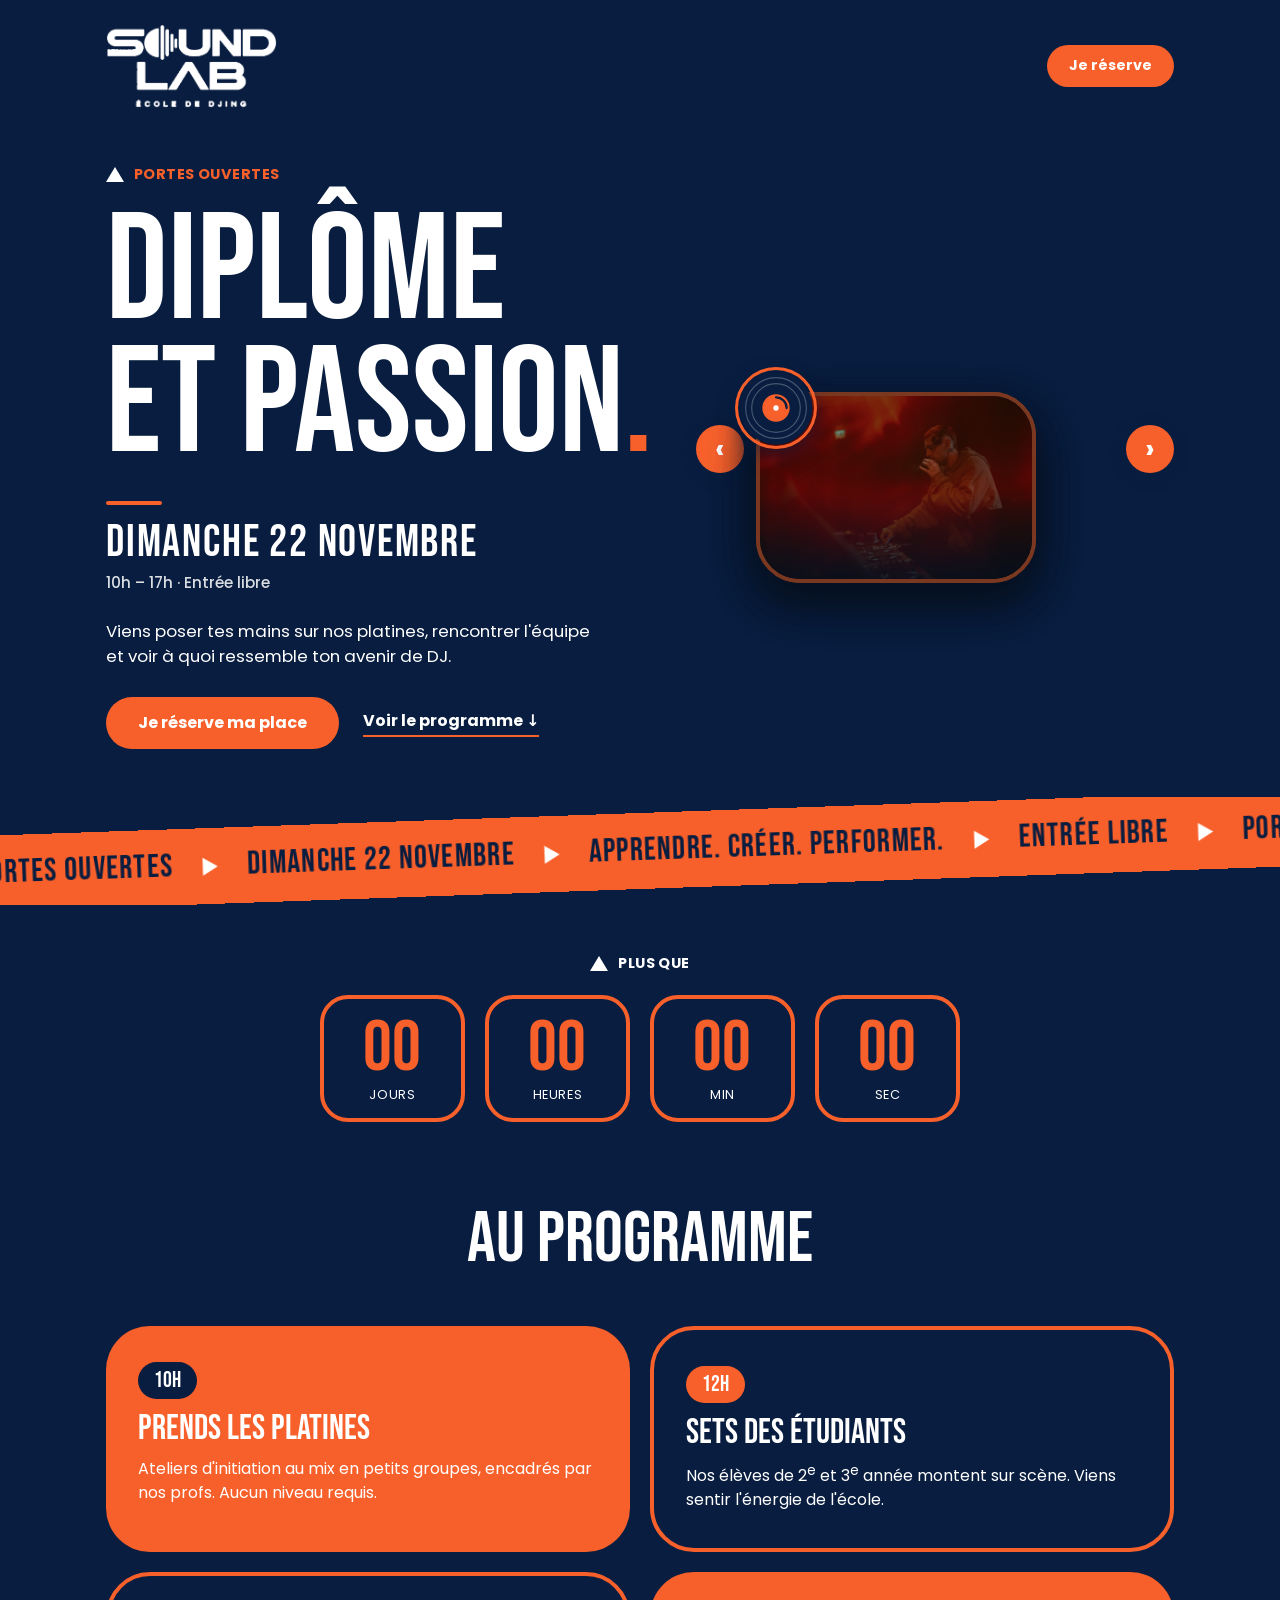
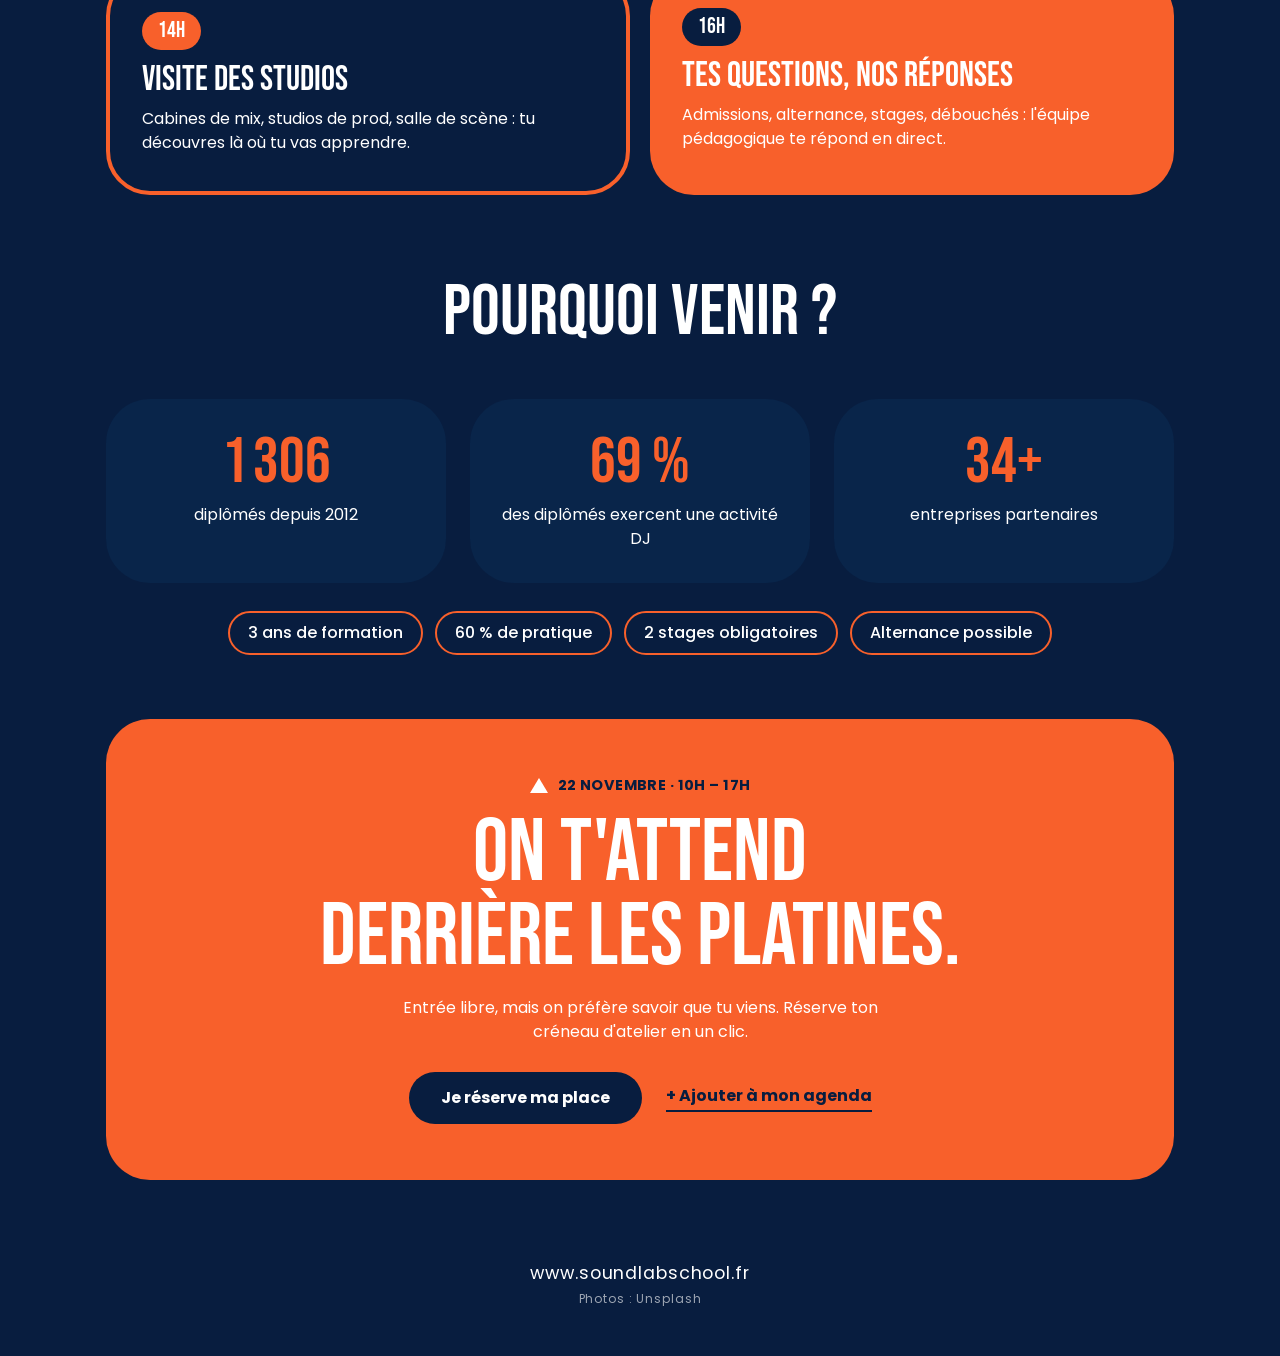
==== commit af0ae258: "Carrousel : photos depuis img/carrousel" ====
--- a/portes-ouvertes.html
+++ b/portes-ouvertes.html
@@ -8,8 +8,8 @@
   <link rel="preconnect" href="https://fonts.googleapis.com">
   <link rel="preconnect" href="https://fonts.gstatic.com" crossorigin>
   <link href="https://fonts.googleapis.com/css2?family=Bebas+Neue&family=Poppins:wght@400;500;700&display=swap" rel="stylesheet">
-  <link rel="stylesheet" href="style.css?v=5">
-  <link rel="stylesheet" href="portes-ouvertes.css?v=5">
+  <link rel="stylesheet" href="style.css?v=6">
+  <link rel="stylesheet" href="portes-ouvertes.css?v=6">
 </head>
 <body class="po">
 
@@ -45,19 +45,19 @@
         <button type="button" class="po-nav po-prev" aria-label="Photo précédente">‹</button>
         <div class="po-stack" tabindex="0" aria-live="polite">
           <figure class="po-card">
-            <img src="img/etudiant-1.jpg" alt="Étudiante DJ sur scène, casque autour du cou" width="1000" height="1000" draggable="false">
+            <img src="img/carrousel/etudiant-1.jpg" alt="DJ sur scène sous un projecteur rouge" width="1200" height="900" draggable="false">
             <figcaption>Sets étudiants</figcaption>
           </figure>
           <figure class="po-card">
-            <img src="img/etudiant-2.jpg" alt="Étudiant DJ en sweat rouge derrière les platines" width="1000" height="1000" draggable="false">
+            <img src="img/carrousel/etudiant-2.jpg" alt="DJ qui mixe devant une lumière rouge" width="1200" height="900" draggable="false">
             <figcaption>Ateliers mix</figcaption>
           </figure>
           <figure class="po-card">
-            <img src="img/etudiant-3.jpg" alt="Étudiant DJ avec casque qui prépare son set" width="1000" height="1000" draggable="false">
+            <img src="img/carrousel/etudiant-3.jpg" alt="DJ qui mixe pendant une soirée" width="1200" height="900" draggable="false">
             <figcaption>Studios équipés</figcaption>
           </figure>
           <figure class="po-card">
-            <img src="img/etudiant-4.jpg" alt="Étudiant DJ qui mixe en extérieur" width="1000" height="1000" draggable="false">
+            <img src="img/carrousel/etudiant-4.jpg" alt="DJ sur scène dans la fumée et les lumières rouges" width="1200" height="900" draggable="false">
             <figcaption>Événements partenaires</figcaption>
           </figure>
           <svg class="po-vinyl-badge" viewBox="0 0 100 100" aria-hidden="true">
@@ -164,6 +164,6 @@
     <p class="po-credits">Photos : Unsplash</p>
   </footer>
 
-  <script src="portes-ouvertes.js?v=5" defer></script>
+  <script src="portes-ouvertes.js?v=6" defer></script>
 </body>
 </html>
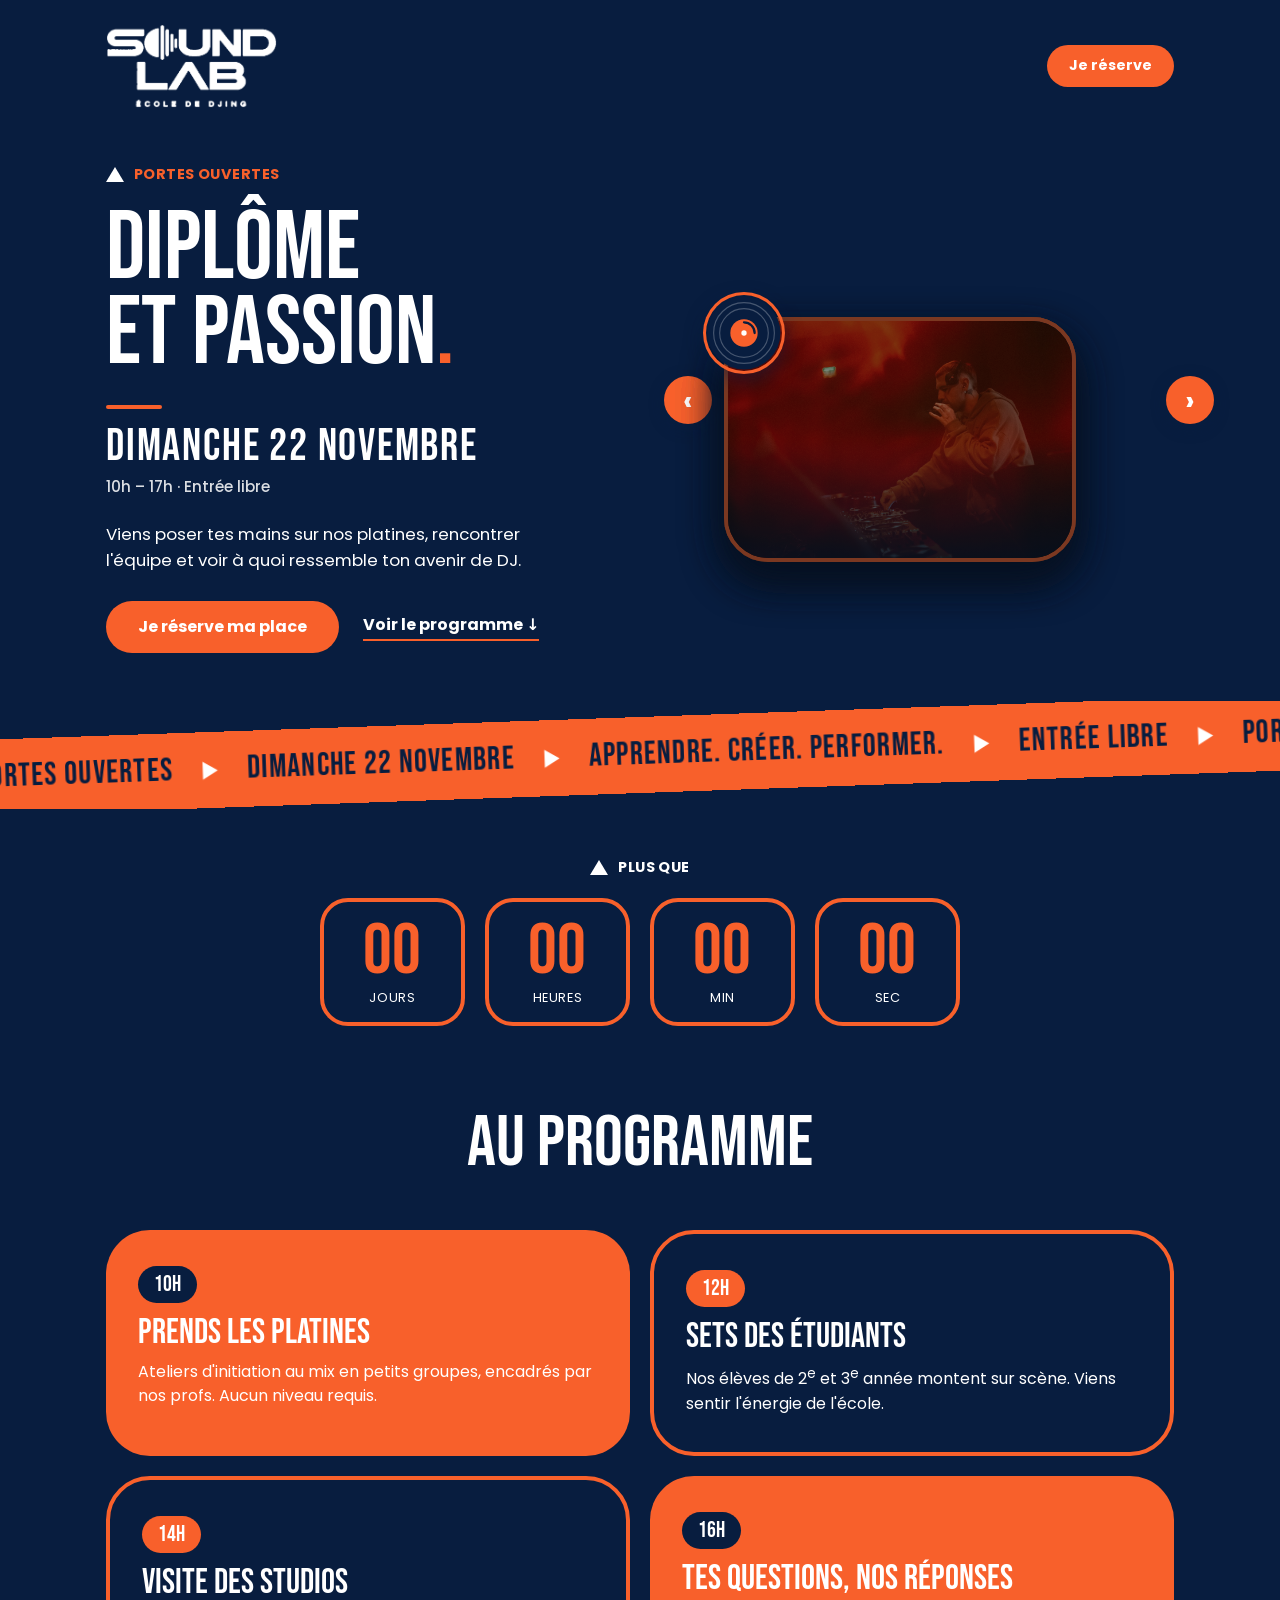
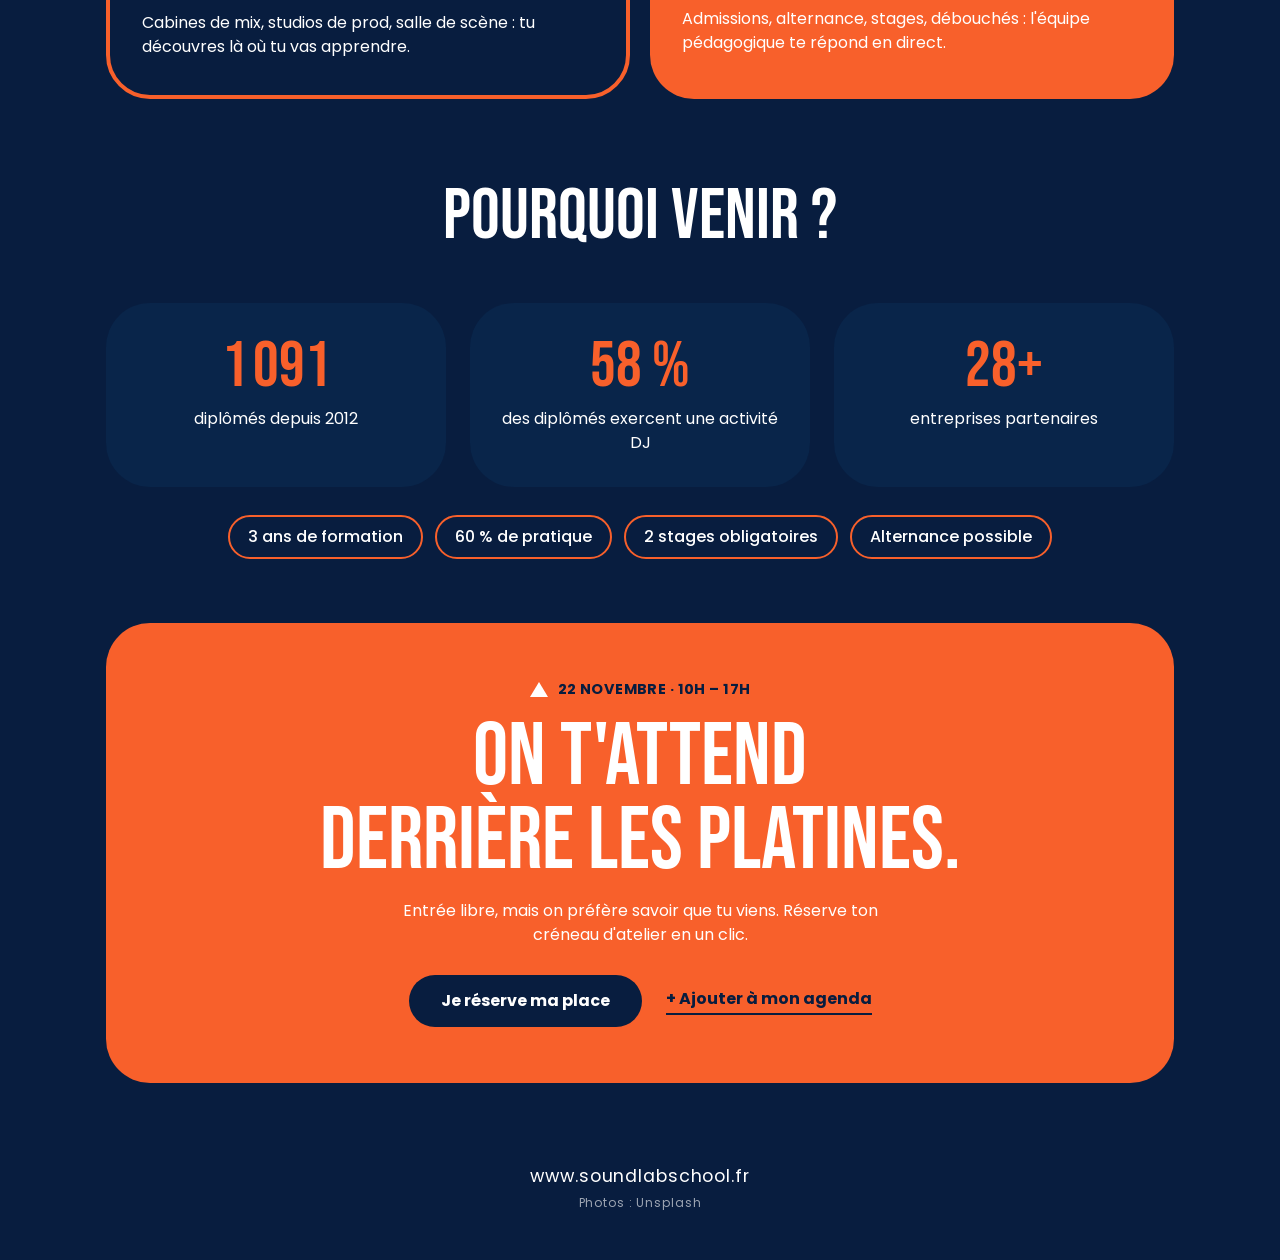
==== commit a59bfcf0: "Carrousel plus grand et décalé à droite sur desktop" ====
--- a/portes-ouvertes.html
+++ b/portes-ouvertes.html
@@ -8,8 +8,8 @@
   <link rel="preconnect" href="https://fonts.googleapis.com">
   <link rel="preconnect" href="https://fonts.gstatic.com" crossorigin>
   <link href="https://fonts.googleapis.com/css2?family=Bebas+Neue&family=Poppins:wght@400;500;700&display=swap" rel="stylesheet">
-  <link rel="stylesheet" href="style.css?v=6">
-  <link rel="stylesheet" href="portes-ouvertes.css?v=6">
+  <link rel="stylesheet" href="style.css?v=7">
+  <link rel="stylesheet" href="portes-ouvertes.css?v=7">
 </head>
 <body class="po">
 
@@ -164,6 +164,6 @@
     <p class="po-credits">Photos : Unsplash</p>
   </footer>
 
-  <script src="portes-ouvertes.js?v=6" defer></script>
+  <script src="portes-ouvertes.js?v=7" defer></script>
 </body>
 </html>
--- a/portes-ouvertes.css
+++ b/portes-ouvertes.css
@@ -295,7 +295,10 @@
 
 /* ----- Desktop ----- */
 @media (min-width: 800px) {
-  .po-hero { grid-template-columns: 1.15fr 1fr; padding-top: 32px; }
+  .po-hero { grid-template-columns: 1fr 1.15fr; padding-top: 32px; }
+  .po-carousel { max-width: 720px; margin: 0 0 0 auto; }
+  .po-title { font-size: clamp(4rem, 7.6vw, 7.5rem); }
+  .po-line { white-space: nowrap; }
   .po-hero-text { text-align: left; }
   .po-hero-text .eyebrow { justify-content: flex-start; }
   .po-date { align-items: flex-start; }
@@ -308,6 +311,11 @@
 }
 
 /* ----- Accessibilité : mouvement réduit ----- */
+/* Grand écran : le carrousel déborde un peu vers la droite */
+@media (min-width: 1200px) {
+  .po-carousel { margin-right: -40px; }
+}
+
 @media (prefers-reduced-motion: reduce) {
   *, *::before, *::after {
     animation-duration: .01ms !important;
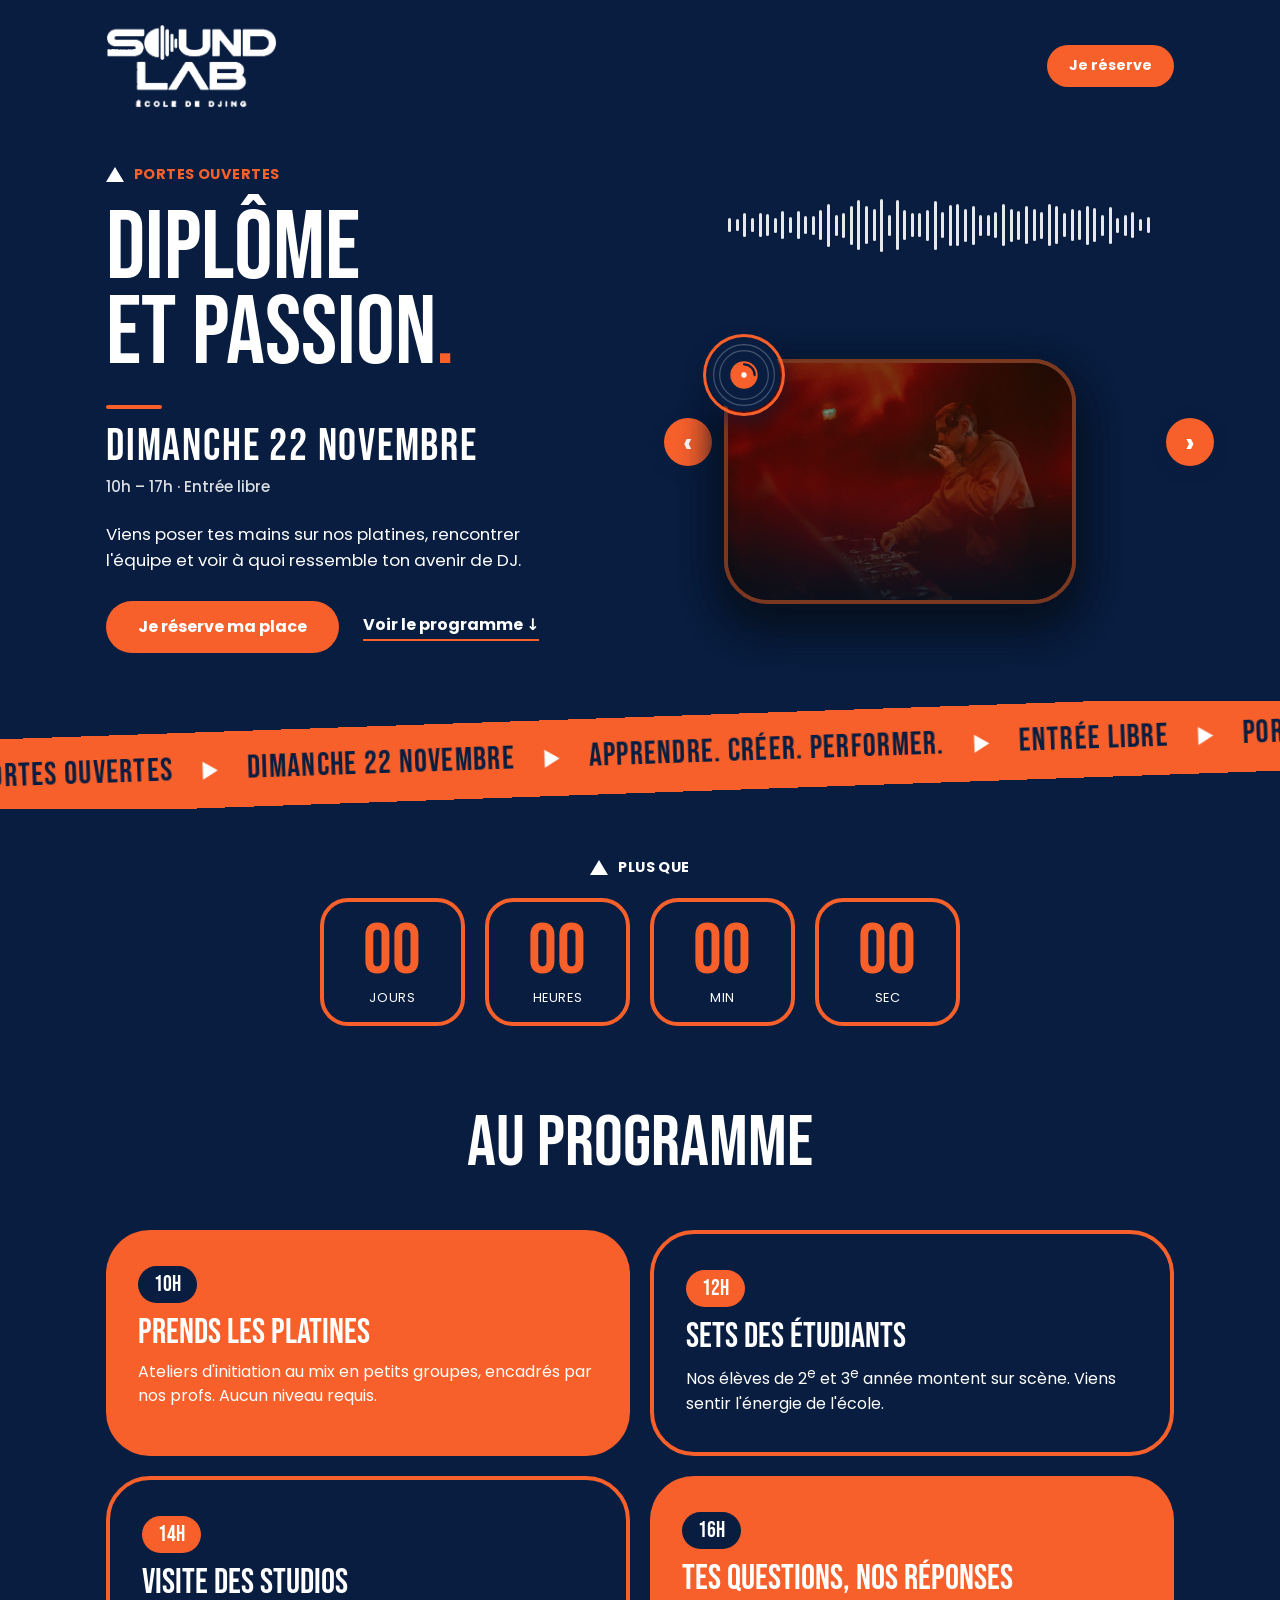
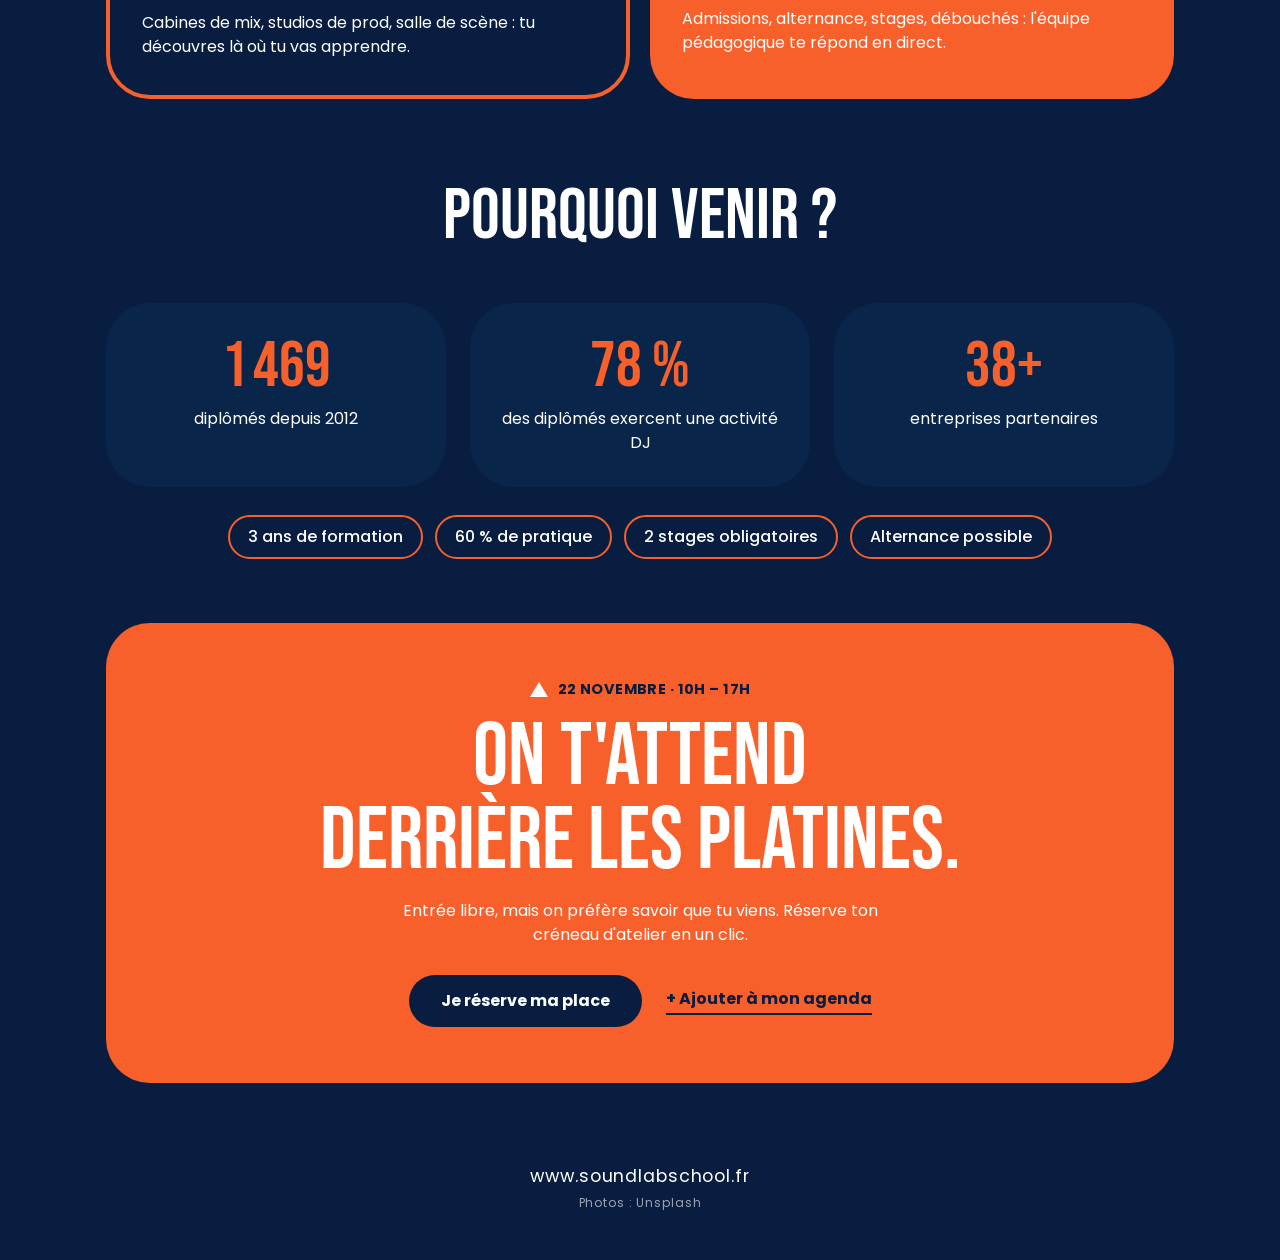
==== commit 43a4befc: "Waveform animée au-dessus du carrousel" ====
--- a/portes-ouvertes.html
+++ b/portes-ouvertes.html
@@ -8,8 +8,8 @@
   <link rel="preconnect" href="https://fonts.googleapis.com">
   <link rel="preconnect" href="https://fonts.gstatic.com" crossorigin>
   <link href="https://fonts.googleapis.com/css2?family=Bebas+Neue&family=Poppins:wght@400;500;700&display=swap" rel="stylesheet">
-  <link rel="stylesheet" href="style.css?v=7">
-  <link rel="stylesheet" href="portes-ouvertes.css?v=7">
+  <link rel="stylesheet" href="style.css?v=8">
+  <link rel="stylesheet" href="portes-ouvertes.css?v=8">
 </head>
 <body class="po">
 
@@ -42,6 +42,7 @@
 
       <!-- Carrousel en pile de cartes (photos étudiants) + vinyle qui tourne à chaque changement -->
       <div class="po-carousel po-in" style="--d:2" aria-roledescription="carrousel" aria-label="Nos étudiants en images">
+        <div class="po-wave" aria-hidden="true"><i style="--h:24%;--d:0ms"></i><i style="--h:22%;--d:763ms"></i><i style="--h:42%;--d:626ms"></i><i style="--h:24%;--d:489ms"></i><i style="--h:44%;--d:352ms"></i><i style="--h:39%;--d:215ms"></i><i style="--h:27%;--d:78ms"></i><i style="--h:50%;--d:841ms"></i><i style="--h:28%;--d:704ms"></i><i style="--h:49%;--d:567ms"></i><i style="--h:32%;--d:430ms"></i><i style="--h:34%;--d:293ms"></i><i style="--h:53%;--d:156ms"></i><i style="--h:77%;--d:19ms"></i><i style="--h:38%;--d:782ms"></i><i style="--h:45%;--d:645ms"></i><i style="--h:70%;--d:508ms"></i><i style="--h:90%;--d:371ms"></i><i style="--h:68%;--d:234ms"></i><i style="--h:58%;--d:97ms"></i><i style="--h:95%;--d:860ms"></i><i style="--h:37%;--d:723ms"></i><i style="--h:89%;--d:586ms"></i><i style="--h:53%;--d:449ms"></i><i style="--h:44%;--d:312ms"></i><i style="--h:42%;--d:175ms"></i><i style="--h:55%;--d:38ms"></i><i style="--h:88%;--d:801ms"></i><i style="--h:47%;--d:664ms"></i><i style="--h:73%;--d:527ms"></i><i style="--h:76%;--d:390ms"></i><i style="--h:59%;--d:253ms"></i><i style="--h:70%;--d:116ms"></i><i style="--h:38%;--d:879ms"></i><i style="--h:38%;--d:742ms"></i><i style="--h:47%;--d:605ms"></i><i style="--h:76%;--d:468ms"></i><i style="--h:59%;--d:331ms"></i><i style="--h:52%;--d:194ms"></i><i style="--h:67%;--d:57ms"></i><i style="--h:58%;--d:820ms"></i><i style="--h:48%;--d:683ms"></i><i style="--h:75%;--d:546ms"></i><i style="--h:68%;--d:409ms"></i><i style="--h:42%;--d:272ms"></i><i style="--h:58%;--d:135ms"></i><i style="--h:54%;--d:898ms"></i><i style="--h:70%;--d:761ms"></i><i style="--h:60%;--d:624ms"></i><i style="--h:38%;--d:487ms"></i><i style="--h:66%;--d:350ms"></i><i style="--h:27%;--d:213ms"></i><i style="--h:37%;--d:76ms"></i><i style="--h:46%;--d:839ms"></i><i style="--h:22%;--d:702ms"></i><i style="--h:28%;--d:565ms"></i></div>
         <button type="button" class="po-nav po-prev" aria-label="Photo précédente">‹</button>
         <div class="po-stack" tabindex="0" aria-live="polite">
           <figure class="po-card">
@@ -164,6 +165,6 @@
     <p class="po-credits">Photos : Unsplash</p>
   </footer>
 
-  <script src="portes-ouvertes.js?v=7" defer></script>
+  <script src="portes-ouvertes.js?v=8" defer></script>
 </body>
 </html>
--- a/portes-ouvertes.css
+++ b/portes-ouvertes.css
@@ -142,6 +142,29 @@
 }
 .po-card:not(.is-front) figcaption { opacity: 0; }
 
+/* Waveform au-dessus du carrousel (desktop) */
+.po-wave {
+  grid-column: 1 / -1;
+  display: none;
+  align-items: center;
+  justify-content: space-between;
+  height: 56px;
+  margin: 0 64px 20px;
+}
+.po-wave i {
+  display: block;
+  width: 3px;
+  height: var(--h);
+  border-radius: 2px;
+  background: var(--white);
+  opacity: .9;
+  transform-origin: center;
+  animation: po-wave 1.1s ease-in-out var(--d) infinite alternate;
+}
+.po-wave i:nth-child(3n) { animation-duration: .8s; }
+.po-wave i:nth-child(4n) { animation-duration: 1.4s; }
+@keyframes po-wave { from { transform: scaleY(.35); } to { transform: scaleY(1); } }
+
 /* Vinyle en haut à gauche de la carte de devant : fait un tour à chaque changement */
 .po-vinyl-badge {
   position: absolute; z-index: 30;
@@ -297,6 +320,7 @@
 @media (min-width: 800px) {
   .po-hero { grid-template-columns: 1fr 1.15fr; padding-top: 32px; }
   .po-carousel { max-width: 720px; margin: 0 0 0 auto; }
+  .po-wave { display: flex; }
   .po-title { font-size: clamp(4rem, 7.6vw, 7.5rem); }
   .po-line { white-space: nowrap; }
   .po-hero-text { text-align: left; }
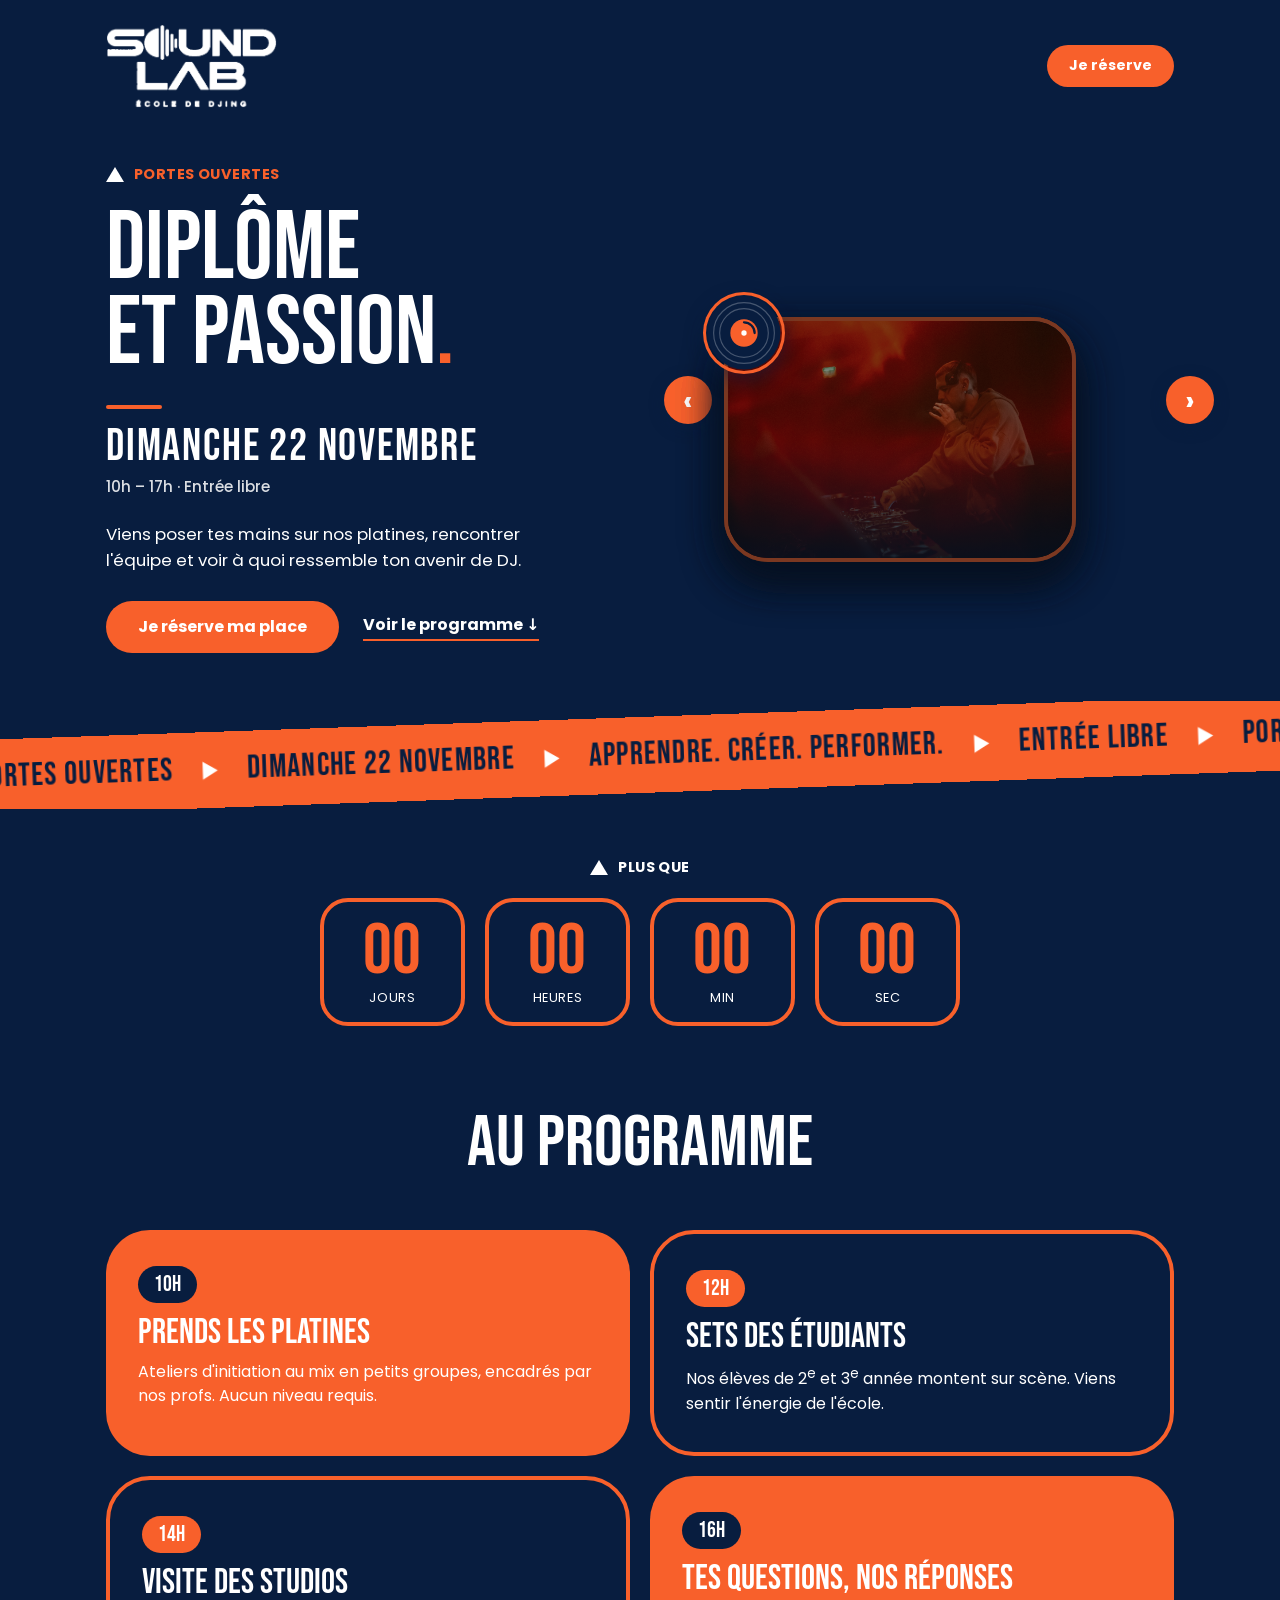
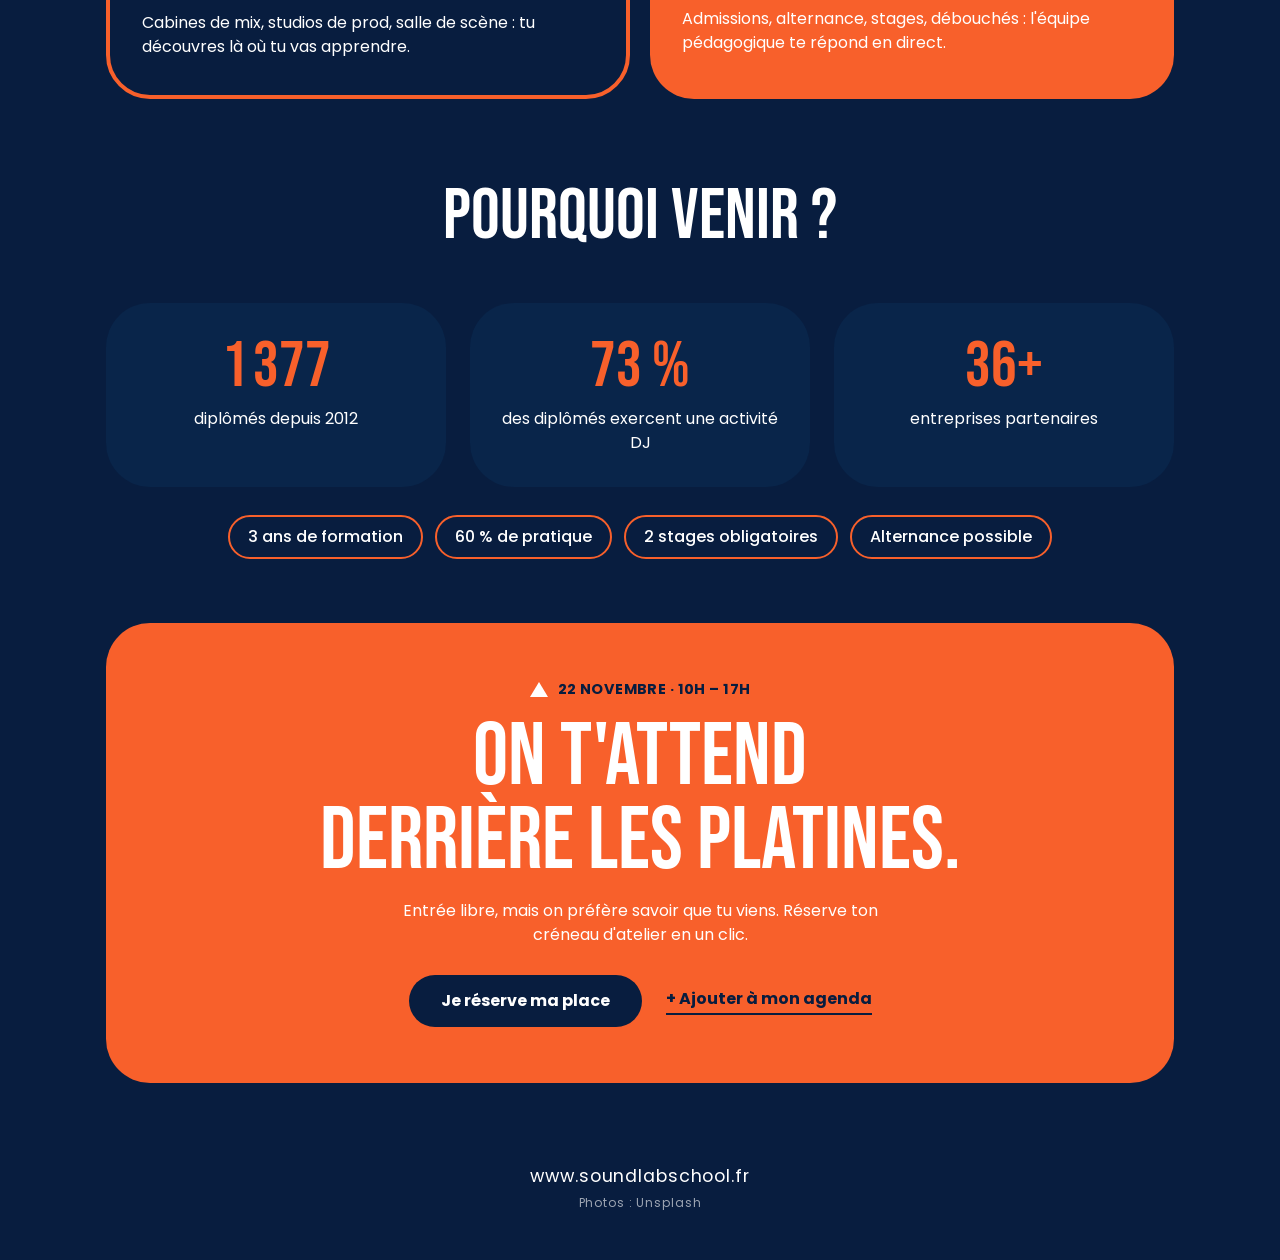
==== commit 18c375d8: "Retrait de la waveform" ====
--- a/portes-ouvertes.html
+++ b/portes-ouvertes.html
@@ -8,8 +8,8 @@
   <link rel="preconnect" href="https://fonts.googleapis.com">
   <link rel="preconnect" href="https://fonts.gstatic.com" crossorigin>
   <link href="https://fonts.googleapis.com/css2?family=Bebas+Neue&family=Poppins:wght@400;500;700&display=swap" rel="stylesheet">
-  <link rel="stylesheet" href="style.css?v=8">
-  <link rel="stylesheet" href="portes-ouvertes.css?v=8">
+  <link rel="stylesheet" href="style.css?v=9">
+  <link rel="stylesheet" href="portes-ouvertes.css?v=9">
 </head>
 <body class="po">
 
@@ -42,7 +42,6 @@
 
       <!-- Carrousel en pile de cartes (photos étudiants) + vinyle qui tourne à chaque changement -->
       <div class="po-carousel po-in" style="--d:2" aria-roledescription="carrousel" aria-label="Nos étudiants en images">
-        <div class="po-wave" aria-hidden="true"><i style="--h:24%;--d:0ms"></i><i style="--h:22%;--d:763ms"></i><i style="--h:42%;--d:626ms"></i><i style="--h:24%;--d:489ms"></i><i style="--h:44%;--d:352ms"></i><i style="--h:39%;--d:215ms"></i><i style="--h:27%;--d:78ms"></i><i style="--h:50%;--d:841ms"></i><i style="--h:28%;--d:704ms"></i><i style="--h:49%;--d:567ms"></i><i style="--h:32%;--d:430ms"></i><i style="--h:34%;--d:293ms"></i><i style="--h:53%;--d:156ms"></i><i style="--h:77%;--d:19ms"></i><i style="--h:38%;--d:782ms"></i><i style="--h:45%;--d:645ms"></i><i style="--h:70%;--d:508ms"></i><i style="--h:90%;--d:371ms"></i><i style="--h:68%;--d:234ms"></i><i style="--h:58%;--d:97ms"></i><i style="--h:95%;--d:860ms"></i><i style="--h:37%;--d:723ms"></i><i style="--h:89%;--d:586ms"></i><i style="--h:53%;--d:449ms"></i><i style="--h:44%;--d:312ms"></i><i style="--h:42%;--d:175ms"></i><i style="--h:55%;--d:38ms"></i><i style="--h:88%;--d:801ms"></i><i style="--h:47%;--d:664ms"></i><i style="--h:73%;--d:527ms"></i><i style="--h:76%;--d:390ms"></i><i style="--h:59%;--d:253ms"></i><i style="--h:70%;--d:116ms"></i><i style="--h:38%;--d:879ms"></i><i style="--h:38%;--d:742ms"></i><i style="--h:47%;--d:605ms"></i><i style="--h:76%;--d:468ms"></i><i style="--h:59%;--d:331ms"></i><i style="--h:52%;--d:194ms"></i><i style="--h:67%;--d:57ms"></i><i style="--h:58%;--d:820ms"></i><i style="--h:48%;--d:683ms"></i><i style="--h:75%;--d:546ms"></i><i style="--h:68%;--d:409ms"></i><i style="--h:42%;--d:272ms"></i><i style="--h:58%;--d:135ms"></i><i style="--h:54%;--d:898ms"></i><i style="--h:70%;--d:761ms"></i><i style="--h:60%;--d:624ms"></i><i style="--h:38%;--d:487ms"></i><i style="--h:66%;--d:350ms"></i><i style="--h:27%;--d:213ms"></i><i style="--h:37%;--d:76ms"></i><i style="--h:46%;--d:839ms"></i><i style="--h:22%;--d:702ms"></i><i style="--h:28%;--d:565ms"></i></div>
         <button type="button" class="po-nav po-prev" aria-label="Photo précédente">‹</button>
         <div class="po-stack" tabindex="0" aria-live="polite">
           <figure class="po-card">
@@ -165,6 +164,6 @@
     <p class="po-credits">Photos : Unsplash</p>
   </footer>
 
-  <script src="portes-ouvertes.js?v=8" defer></script>
+  <script src="portes-ouvertes.js?v=9" defer></script>
 </body>
 </html>
--- a/portes-ouvertes.css
+++ b/portes-ouvertes.css
@@ -142,29 +142,6 @@
 }
 .po-card:not(.is-front) figcaption { opacity: 0; }
 
-/* Waveform au-dessus du carrousel (desktop) */
-.po-wave {
-  grid-column: 1 / -1;
-  display: none;
-  align-items: center;
-  justify-content: space-between;
-  height: 56px;
-  margin: 0 64px 20px;
-}
-.po-wave i {
-  display: block;
-  width: 3px;
-  height: var(--h);
-  border-radius: 2px;
-  background: var(--white);
-  opacity: .9;
-  transform-origin: center;
-  animation: po-wave 1.1s ease-in-out var(--d) infinite alternate;
-}
-.po-wave i:nth-child(3n) { animation-duration: .8s; }
-.po-wave i:nth-child(4n) { animation-duration: 1.4s; }
-@keyframes po-wave { from { transform: scaleY(.35); } to { transform: scaleY(1); } }
-
 /* Vinyle en haut à gauche de la carte de devant : fait un tour à chaque changement */
 .po-vinyl-badge {
   position: absolute; z-index: 30;
@@ -320,7 +297,6 @@
 @media (min-width: 800px) {
   .po-hero { grid-template-columns: 1fr 1.15fr; padding-top: 32px; }
   .po-carousel { max-width: 720px; margin: 0 0 0 auto; }
-  .po-wave { display: flex; }
   .po-title { font-size: clamp(4rem, 7.6vw, 7.5rem); }
   .po-line { white-space: nowrap; }
   .po-hero-text { text-align: left; }
